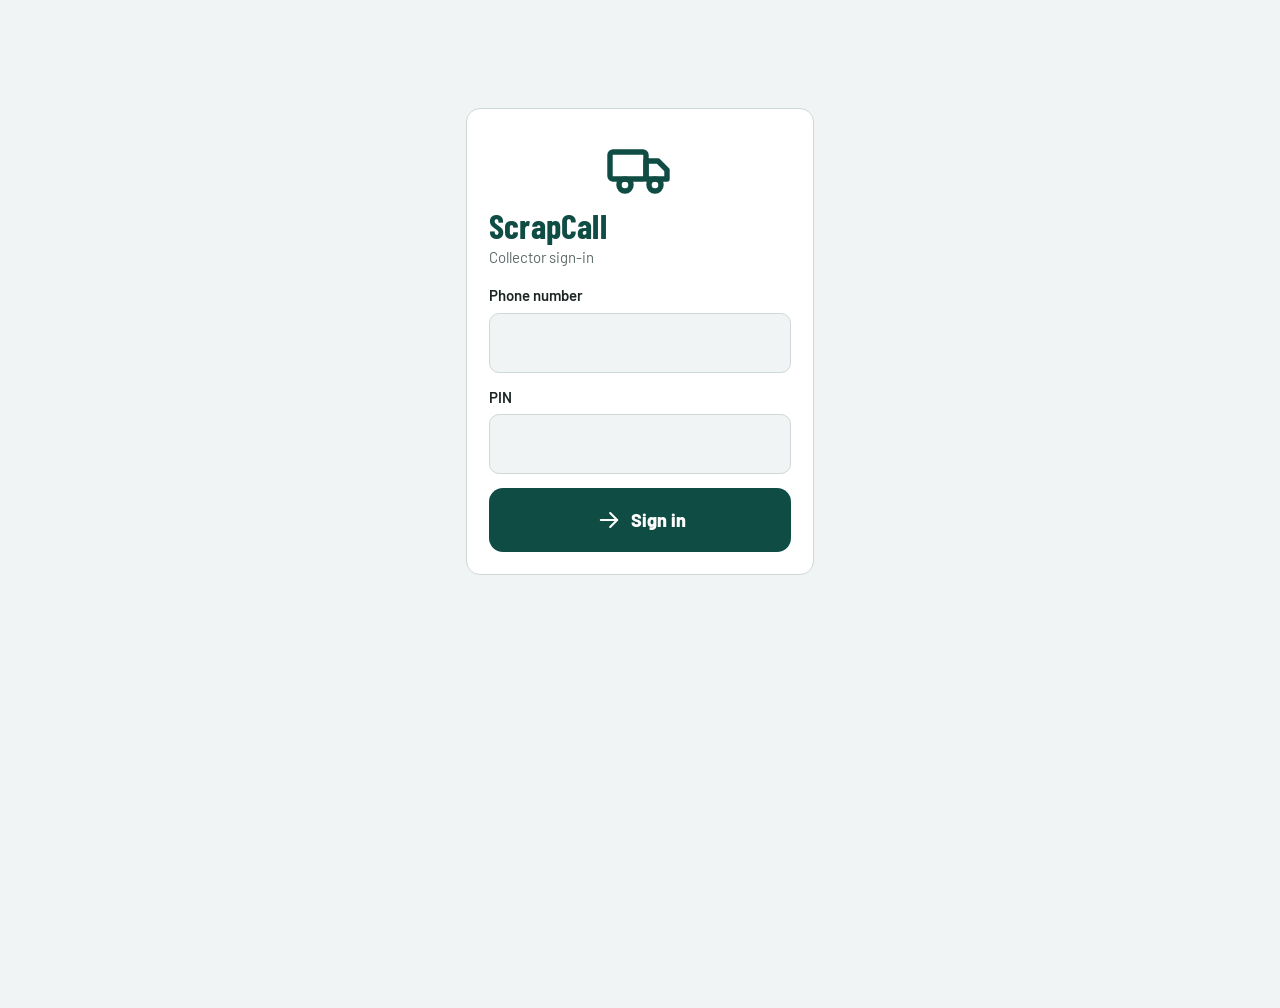
==== collector.html @ 5721cec3 "Pop-ups fit phone screens; map in job pop-up no longer blocks scrolling" ====
<!DOCTYPE html>
<html lang="en">
<head>
<meta charset="utf-8">
<title>ScrapCall Collector</title>
<meta name="viewport" content="width=device-width, initial-scale=1, viewport-fit=cover">
<meta name="theme-color" content="#0f4c43">
<meta name="robots" content="noindex">
<link rel="manifest" href="collector.webmanifest">
<link rel="icon" href="icon-192.png">
<link rel="apple-touch-icon" href="apple-touch-icon.png">
<meta name="mobile-web-app-capable" content="yes">
<meta name="apple-mobile-web-app-capable" content="yes">
<meta name="apple-mobile-web-app-title" content="Collector">
<link rel="preconnect" href="https://fonts.googleapis.com">
<link rel="preconnect" href="https://fonts.gstatic.com" crossorigin>
<link href="https://fonts.googleapis.com/css2?family=Barlow+Condensed:wght@600;700&family=Barlow:wght@400;500;600&display=swap" rel="stylesheet">
<link rel="stylesheet" href="common.css">
<link rel="stylesheet" href="leaflet.css">
<link rel="stylesheet" href="map.css">
<style>
body{background:var(--surface2)}
.shell{max-width:520px;margin:0 auto;min-height:100vh;background:var(--surface2);display:flex;flex-direction:column}
.seg{display:flex;background:var(--surface);border-bottom:1px solid var(--line)}
.seg button{flex:1;background:none;border:none;border-bottom:3px solid transparent;padding:14px 8px;font-weight:700;cursor:pointer;color:var(--muted);min-height:52px}
.seg button[aria-selected="true"]{color:var(--brand);border-color:var(--brand)}
@media (prefers-color-scheme: dark){.seg button[aria-selected="true"]{color:var(--hi);border-color:var(--hi)}}
.content{padding:16px;flex:1}
.job{display:block;width:100%;text-align:left;background:var(--surface);border:1px solid var(--line);border-radius:14px;padding:14px;margin-bottom:12px;cursor:pointer}
.job:hover{border-color:var(--brand)}
.j-top{display:flex;justify-content:space-between;align-items:center;gap:8px;margin-bottom:4px}
.j-name{font-weight:600;font-size:17px}
.j-sub{color:var(--muted);font-size:14px}
.j-tags{display:flex;gap:6px;flex-wrap:wrap;margin-top:8px}
.stats{display:grid;grid-template-columns:repeat(3,1fr);gap:10px;margin-bottom:14px}
.stat{background:var(--surface);border:1px solid var(--line);border-radius:14px;padding:12px}
.stat .n{font-family:var(--head);font-size:30px;font-weight:700;line-height:1}
.stat .l{color:var(--muted);font-size:13px;margin-top:4px}
.cashcard{background:var(--brand);color:var(--brand-ink);border-radius:14px;padding:16px;margin-bottom:14px}
.cashcard .n{font-family:var(--head);font-size:36px;font-weight:700;line-height:1}
.cashcard .l{opacity:.85;font-size:14px;margin-top:4px}
.actions{display:flex;flex-direction:column;gap:10px;margin:12px 0}
.btnrow{display:flex;gap:10px;flex-wrap:wrap}
.btnrow>*{flex:1;min-width:130px}
.sec{margin:14px 0 6px;font-weight:700;font-size:15px}
.photos a{display:inline-block;margin:0 10px 6px 0}
.wrow{display:grid;grid-template-columns:1fr 96px 74px;gap:8px;align-items:center;padding:8px 0;border-bottom:1px solid var(--line)}
.wrow.mine .wn{font-weight:700}
.wn small{display:block;color:var(--muted);font-size:12px;font-weight:400}
.wrow input{min-height:44px;text-align:right}
.wamt{text-align:right;font-weight:600}
.total{display:flex;justify-content:space-between;font-family:var(--head);font-size:26px;font-weight:700;padding:12px 0 4px}
.radio{display:flex;gap:10px}
.radio label{flex:1;margin:0;border:1.5px solid var(--line);background:var(--surface2);border-radius:10px;padding:12px;text-align:center;cursor:pointer;font-weight:600}
.radio input{position:absolute;opacity:0}
.radio input:checked + span{color:var(--brand)}
.radio label:has(input:checked){border-color:var(--brand);background:color-mix(in srgb,var(--brand) 14%,var(--surface))}
.radio label:has(input:focus-visible){outline:3px solid var(--hi);outline-offset:2px}
.duty{display:flex;align-items:center;gap:12px;padding:10px 16px;background:var(--surface);border-bottom:1px solid var(--line);flex-wrap:wrap}
.switch{display:inline-flex;align-items:center;gap:8px;cursor:pointer;font-weight:700;position:relative;min-height:44px}
.switch input{position:absolute;opacity:0;width:1px;height:1px}
.track{width:48px;height:28px;border-radius:14px;background:var(--line);position:relative;display:inline-block;flex:none}
.track::after{content:"";position:absolute;top:3px;left:3px;width:22px;height:22px;border-radius:50%;background:#fff;box-shadow:0 1px 3px rgba(0,0,0,.4);transition:left .15s}
.switch input:checked + .track{background:var(--ok)}
.switch input:checked + .track::after{left:23px}
.switch input:focus-visible + .track{outline:3px solid var(--hi);outline-offset:2px}
#dutyNote{font-size:14px;flex:1;min-width:200px}
@media (prefers-reduced-motion:reduce){.track::after{transition:none}}
.routecard{display:flex;gap:12px;align-items:center;justify-content:space-between;flex-wrap:wrap;background:var(--surface);border:1px solid var(--brand);border-radius:14px;padding:14px;margin-bottom:12px}
.routecard>div{flex:1;min-width:200px}
.routecard .primary{min-height:46px;flex:none}
.issuebar{display:flex;gap:12px;align-items:center;justify-content:space-between;flex-wrap:wrap;padding:10px 16px;background:color-mix(in srgb,var(--bad) 12%,var(--surface));border-bottom:2px solid var(--bad);font-size:15px}
.issuebar b{display:block}
.photos{display:flex;gap:8px;flex-wrap:wrap}
.thumb{width:72px;height:72px;border-radius:10px;object-fit:cover;border:1px solid var(--line)}
.thumbwrap{position:relative}
.thumbwrap button{position:absolute;top:-6px;right:-6px;width:26px;height:26px;border-radius:50%;border:none;background:var(--ink);color:var(--surface);cursor:pointer;font-size:15px;line-height:1}
.add-photo{width:84px;height:72px;border:1.5px dashed var(--muted);border-radius:10px;background:transparent;cursor:pointer;color:var(--muted);font-size:13px;font-weight:700}
.rcrow{display:grid;grid-template-columns:1fr auto 84px 66px;gap:8px;align-items:center;padding:9px 0;border-bottom:1px solid var(--line)}
.rcrow:last-child{border-bottom:none}
.rcname small{display:block;color:var(--muted);font-size:12px;font-weight:400}
.rcprice{font-family:var(--head);font-size:22px;font-weight:700;white-space:nowrap}
.rcprice small{font-family:var(--body);font-size:11px;font-weight:400;color:var(--muted)}
.rcrow input{min-height:42px;text-align:right}
.rcamt{text-align:right;font-weight:600}
.stepno{font-size:12.5px;color:var(--muted);font-weight:700;letter-spacing:.4px;text-transform:uppercase;margin:0 0 4px}
.bigchoice{display:flex;flex-direction:column;gap:10px;margin:14px 0}
.bigchoice button{min-height:64px;font-size:18px}
/* ---- picture-first look: big touch targets, one picture per thing ---- */
.ico{display:block;flex:none}
body{font-size:17px}
#lphone,#lpin{font-size:24px;min-height:60px;letter-spacing:1px}
.loginic{display:flex;justify-content:center;color:var(--brand);margin-bottom:6px}
.loginic .ico{width:72px;height:72px}
.seg button{display:flex;flex-direction:column;align-items:center;gap:2px;font-size:13px;padding:8px 4px 10px;min-height:70px}
.seg .ico{width:32px;height:32px}
.dutybtn{flex:1;display:flex;align-items:center;gap:10px;min-width:0;cursor:pointer;position:relative;background:var(--surface2);border:2px solid var(--line);border-radius:16px;padding:8px 12px;min-height:66px}
.dutybtn input{position:absolute;opacity:0;width:1px;height:1px}
.dutyic{width:46px;height:46px;border-radius:50%;background:var(--line);display:flex;align-items:center;justify-content:center;color:var(--muted);flex:none}
.dutyic .ico{width:28px;height:28px}
.dutybtn input:checked ~ .dutyic{background:var(--ok);color:#fff}
.dutybtn:has(input:checked){border-color:var(--ok);background:color-mix(in srgb,var(--ok) 12%,var(--surface))}
.dutybtn:has(input:focus-visible){outline:3px solid var(--hi);outline-offset:2px}
.dutytx{display:flex;flex-direction:column;min-width:0}
.dutytx b{font-size:18px}
.dutytx small{font-size:12.5px;color:var(--muted)}
.problembtn{display:flex;flex-direction:column;align-items:center;justify-content:center;gap:2px;min-width:86px;min-height:66px;border-radius:16px;border:2px solid var(--bad);background:transparent;color:var(--bad);font-weight:800;cursor:pointer;font-size:13px}
.problembtn .ico{width:30px;height:30px}
.jobrow{display:flex;gap:12px;align-items:flex-start}
.jobmain{flex:1;min-width:0}
.sbadge{width:54px;height:54px;border-radius:50%;display:flex;align-items:center;justify-content:center;flex:none;color:#fff}
.sbadge .ico{width:30px;height:30px;stroke-width:2.2}
.s-todo,.s-wait{background:#b97800}.s-way{background:#1d6fd6}.s-done{background:#17795c}.s-bad{background:#b3261e}
.j-line{display:flex;gap:6px;align-items:flex-start;font-size:15px;margin-top:3px}
.j-line .ico{color:var(--muted);margin-top:2px}
.iconrow{display:flex;gap:6px;flex-wrap:wrap;margin-top:8px}
.iconrow.big .itemico{width:54px;height:54px}
.itemico{width:40px;height:40px;border-radius:12px;background:var(--surface2);border:1px solid var(--line);display:flex;align-items:center;justify-content:center;color:var(--brand);flex:none;font-weight:800;font-size:14px}
.itemico .ico{width:26px;height:26px}
.iconrow.big .itemico .ico{width:34px;height:34px}
.itemico.bad{color:var(--bad);border-color:var(--bad)}
@media (prefers-color-scheme: dark){.itemico{color:var(--hi)}}
.tiles{display:grid;grid-template-columns:repeat(auto-fit,minmax(104px,1fr));gap:10px;margin:10px 0}
.tile{display:flex;flex-direction:column;align-items:center;justify-content:center;gap:6px;min-height:94px;padding:10px 6px;border-radius:14px;border:2px solid var(--line);background:var(--surface);color:var(--ink);font-weight:700;font-size:14.5px;text-align:center;cursor:pointer;text-decoration:none;font-family:inherit}
.tile .ico{width:40px;height:40px;color:var(--brand)}
@media (prefers-color-scheme: dark){.tile .ico{color:var(--hi)}}
.tile.call .ico{color:var(--ok)}
.tile[aria-pressed="true"]{border-color:var(--brand);background:color-mix(in srgb,var(--brand) 16%,var(--surface));box-shadow:inset 0 0 0 2px var(--brand)}
.yesno{display:grid;grid-template-columns:1fr 1fr;gap:12px;margin:16px 0}
.yesno button{min-height:112px;border-radius:18px;border:none;color:#fff;font-size:24px;font-weight:800;display:flex;flex-direction:column;align-items:center;justify-content:center;gap:4px;cursor:pointer;font-family:inherit}
.yesno button small{font-size:13px;font-weight:600;opacity:.92}
.yesno .ico{width:48px;height:48px;stroke-width:2.4}
.btn-yes{background:#17795c}.btn-no{background:#b3261e}
.fb{display:flex;gap:8px;align-items:center;justify-content:center;min-height:64px;border-radius:14px;font-weight:800;font-size:18px;border:2px solid transparent;cursor:pointer;font-family:inherit;padding:0 14px}
.fb .ico{width:28px;height:28px}
.fb.back{background:var(--surface);border-color:var(--line);color:var(--ink)}
.fb.go{background:var(--brand);color:var(--brand-ink)}
.fb.yes{background:#17795c;color:#fff}.fb.no{background:#b3261e;color:#fff}.fb.way{background:#1d6fd6;color:#fff}
.fb[disabled]{opacity:.4;cursor:not-allowed}
.stepbar{display:flex;align-items:center;margin:2px 0 10px}
.sb{width:46px;height:46px;border-radius:50%;display:flex;align-items:center;justify-content:center;background:var(--surface2);border:2px solid var(--line);color:var(--muted);flex:none}
.sb.on{background:var(--brand);border-color:var(--brand);color:var(--brand-ink)}
.sb.done{background:var(--ok);border-color:var(--ok);color:#fff}
.sbline{flex:1;height:4px;background:var(--line);border-radius:2px}
.sbline.done{background:var(--ok)}
.cf-row{display:flex;gap:12px;align-items:center;padding:10px 0;border-bottom:1px solid var(--line)}
.cf-row .itemico{width:46px;height:46px}
.cf-main{flex:1;min-width:0}
.cf-main b{display:block}
.cf-main .ico{display:inline-block;vertical-align:-2px;color:var(--muted)}
.cf-amt{font-family:var(--head);font-size:26px;font-weight:700}
.cf-line{text-align:center;color:var(--muted);margin:2px 0 6px}
.bignum{font-family:var(--head);font-size:60px;font-weight:700;line-height:1;text-align:center;margin:10px 0 2px}
.cf-warn{display:flex;gap:10px;align-items:center;background:color-mix(in srgb,var(--bad) 14%,var(--surface));border:2px solid var(--bad);border-radius:12px;padding:10px;font-weight:700;margin:10px 0}
.cf-warn .ico{color:var(--bad);width:30px;height:30px}
.nophoto{display:flex;gap:10px;align-items:center;margin-top:14px;padding:10px;border:2px dashed var(--line);border-radius:12px;font-weight:700;cursor:pointer}
.nophoto input{width:24px;height:24px;accent-color:var(--brand);flex:none}
.photobtn{display:flex;flex-direction:column;align-items:center;justify-content:center;gap:4px;border-radius:14px;border:2px solid var(--brand);background:color-mix(in srgb,var(--brand) 10%,var(--surface));color:var(--brand);font-weight:800;font-size:14px;cursor:pointer;font-family:inherit}
.photobtn.big{width:136px;height:108px}.photobtn.big .ico{width:46px;height:46px}
.photobtn.small{width:96px;height:108px;border-color:var(--line);background:var(--surface);color:var(--muted)}.photobtn.small .ico{width:32px;height:32px}
@media (prefers-color-scheme: dark){.photobtn{color:var(--hi);border-color:var(--hi)}}
.thumb{width:84px;height:84px}
.wrow{display:grid;grid-template-columns:48px 1fr auto;grid-template-areas:"ico name name" "ctl ctl amt";gap:8px 10px;align-items:center;padding:12px 0;border-bottom:1px solid var(--line)}
.wrow .itemico{grid-area:ico}
.wrow .wn{grid-area:name;min-width:0}
.wrow .wctl{grid-area:ctl}
.wrow .wamt{grid-area:amt;font-size:20px;min-width:72px}
.wrow .itemico{width:48px;height:48px}
.wn small{display:flex;gap:4px;align-items:center}
.wn small .ico{width:14px;height:14px}
.wctl{display:flex;gap:6px;align-items:center}
.wrow input{width:116px;min-height:56px;font-size:24px;font-weight:800;text-align:center}
.stepper{width:46px;height:54px;border-radius:12px;border:2px solid var(--line);background:var(--surface);color:var(--ink);display:flex;align-items:center;justify-content:center;cursor:pointer;flex:none}
.stepper .ico{width:24px;height:24px;stroke-width:2.4}
.secic{display:flex;gap:8px;align-items:center;font-size:17px}
.paytile{flex:1;margin:0;border:2px solid var(--line);background:var(--surface);border-radius:14px;padding:10px;text-align:center;cursor:pointer;min-height:100px;display:flex;align-items:center;justify-content:center}
.paytile span{display:flex;flex-direction:column;align-items:center;gap:6px}
.paytile .ico{width:44px;height:44px;color:var(--brand)}
.radio label.paytile:has(input:checked){border-color:var(--ok);background:color-mix(in srgb,var(--ok) 14%,var(--surface));box-shadow:inset 0 0 0 2px var(--ok)}
.rcrow{grid-template-columns:48px 1fr auto;row-gap:6px}
.rcrow .itemico{width:48px;height:48px}
.rcinput{grid-column:2 / 4;display:flex;gap:8px;align-items:center;justify-content:flex-end}
.rcinput input{width:110px}
.rcprice small{display:inline-flex;gap:3px;align-items:center}
.rcprice small .ico{width:12px;height:12px}
.cashcard .ico{float:right;width:38px;height:38px;opacity:.9}
.stat .ico{width:28px;height:28px;color:var(--brand);margin-bottom:4px}
@media (prefers-color-scheme: dark){.stat .ico{color:var(--hi)}}
.issuein{display:flex;gap:10px;align-items:flex-start}
.issuein .ico{color:var(--bad);width:32px;height:32px}
.center{text-align:center}
</style>
</head>
<body>

<div class="login" id="login" hidden>
  <div class="card">
    <div class="loginic" data-ic="truck" data-sz="72"></div>
    <div class="logo">ScrapCall</div>
    <p class="lede">Collector sign-in</p>
    <div class="field">
      <label for="lphone">Phone number</label>
      <input type="tel" id="lphone" inputmode="tel" autocomplete="tel">
    </div>
    <div class="field">
      <label for="lpin">PIN</label>
      <input type="password" id="lpin" inputmode="numeric" autocomplete="current-password" maxlength="6">
      <div class="err" id="loginErr" role="alert"></div>
    </div>
    <button class="fb go block" id="loginBtn" type="button" style="width:100%"><span data-ic="next" data-sz="28"></span><span>Sign in</span></button>
  </div>
</div>

<div class="shell" id="app" hidden>
  <header class="top">
    <div class="logo">ScrapCall<small id="hello">Collector</small></div>
    <div class="top-actions">
      <button class="chip-btn" id="installBtn" type="button" hidden>Install app</button>
      <button class="chip-btn" id="signOut" type="button">Sign out</button>
    </div>
  </header>
  <div class="conn" id="conn" role="status" aria-live="polite"><span class="dot"></span><span id="connText">Online</span><span id="qInfo" class="pill warn" style="margin-left:auto" hidden></span></div>
  <div class="duty" id="duty">
    <!-- location sharing is switched off for now: remove "hidden" from the next line to bring back the On duty switch -->
    <label class="dutybtn" hidden><input type="checkbox" id="dutySw"><span class="dutyic" data-ic="power" data-sz="28"></span><span class="dutytx"><b>On duty</b><small id="dutyNote">Off duty. Your location isn’t shared.</small></span></label>
    <button class="problembtn" id="issueBtn" type="button"><span data-ic="warning" data-sz="30"></span><span>Problem</span></button>
  </div>
  <div class="issuebar" id="issueBar" role="status" hidden></div>
  <div class="seg" role="tablist">
    <button role="tab" id="tabJobs" aria-selected="true"><span data-ic="list" data-sz="32"></span><span>Jobs</span></button>
    <button role="tab" id="tabToday" aria-selected="false"><span data-ic="today" data-sz="32"></span><span>Today</span></button>
    <button role="tab" id="tabMap" aria-selected="false"><span data-ic="map" data-sz="32"></span><span>Map</span></button>
    <button role="tab" id="tabRates" aria-selected="false"><span data-ic="tag" data-sz="32"></span><span>Rates</span></button>
  </div>
  <div class="content">
    <section id="v-jobs" aria-label="My jobs"></section>
    <section id="v-today" aria-label="Today" hidden></section>
    <section id="v-rates" aria-label="Rate card" hidden></section>
    <section id="v-map" aria-label="Map" hidden>
      <div class="btnrow" style="margin-bottom:8px"><button class="fb back" id="meBtn" type="button"><span data-ic="pin" data-sz="28"></span><span>Show my location</span></button></div>
      <div id="jobMap" class="map-box tall"></div>
      <p class="map-note" id="mapNote"></p>
    </section>
  </div>
</div>

<dialog id="dlg" aria-modal="true"></dialog>
<div class="toast" id="toast" hidden></div>

<script src="leaflet.js"></script>
<script src="map.js"></script>
<script src="route.js"></script>
<script src="config.js"></script>
<script src="icons.js"></script>
<script src="common.js"></script>
<script>
(function(){
  var $=SC.$, $$=SC.$$, esc=SC.esc;
  var TK="scrapcall_collector_token", QK="scrapcall_collector_queue", DK="scrapcall_collector_data";
  var token=SC.load(TK,null);
  var S=SC.load(DK,{jobs:[],cash:{balance:0},rates:[],name:"",today:""});
  var queue=SC.load(QK,[]), tab="jobs", syncing=false, timer=null;

  /* ---------- pictures ---------- */
  function ic(n,sz){ return window.SCIcons?SCIcons.svg(n,sz||24):""; }
  function rateOf(name){ return (S.rates||[]).filter(function(x){return x.name===name;})[0]; }
  function itemIcon(name,sz){ var r=rateOf(name); return window.SCIcons?SCIcons.item(name,r&&r.icon,sz||28):""; }
  function itemIcons(types){
    var names=String(types||"").split(",").map(function(x){return x.trim();}).filter(Boolean);
    return names.slice(0,6).map(function(n){ return '<span class="itemico" title="'+esc(n)+'">'+itemIcon(n,26)+'</span>'; }).join("")+
      (names.length>6?'<span class="itemico">+'+(names.length-6)+'</span>':"");
  }
  function hydrate(root){ $$("[data-ic]",root).forEach(function(el){ el.innerHTML=ic(el.dataset.ic,+el.dataset.sz||24); }); }
  function buzz(ok){ try{ if(navigator.vibrate) navigator.vibrate(ok?35:[60,40,60]); }catch(e){} }
  // a row of big picture buttons for choosing one reason; a hidden <select> keeps the chosen value
  function tileHtml(list,id){
    return '<div class="tiles" id="'+id+'" role="group">'+list.map(function(r,i){
      return '<button type="button" class="tile" data-v="'+r[0]+'" aria-pressed="'+(i===0)+'">'+ic(r[2],40)+'<span>'+esc(r[1])+'</span></button>';
    }).join("")+'</div>';
  }
  function bindTiles(id,selId){
    var box=$("#"+id), sel=$("#"+selId);
    function paint(){ $$(".tile",box).forEach(function(t){ t.setAttribute("aria-pressed",t.dataset.v===sel.value?"true":"false"); }); }
    $$(".tile",box).forEach(function(t){ t.addEventListener("click",function(){ sel.value=t.dataset.v; paint(); buzz(true); }); });
    sel.addEventListener("change",paint); paint();
  }
  // "Is this right?" with a big green tick and a big red cross, shown before anything is saved or sent
  function check(title,heading,rowsHtml,yesFn,noFn){
    var body='<h3>'+heading+'</h3>'+rowsHtml+
      '<div class="yesno"><button type="button" class="btn-no" id="cfNo">'+ic("cross",48)+'<span>No</span></button>'+
      '<button type="button" class="btn-yes" id="cfYes">'+ic("check",48)+'<span>Yes</span></button></div>';
    SC.dialog(title,body,null);
    $("#cfYes").addEventListener("click",function(){ buzz(true); yesFn(); });
    $("#cfNo").addEventListener("click",function(){ buzz(false); noFn(); });
  }

  function mapOk(){ return !!(window.SCMap&&SCMap.ok()&&navigator.onLine!==false); }
  function validPin(j){ return !!(window.SCMap&&SCMap.valid(j.lat,j.lng)); }
  function dirHref(j){ return window.SCMap?SCMap.dirHref(j):SC.mapHref(j.addr); }
  function viewHref(j){ return window.SCMap?SCMap.viewHref(j):SC.mapHref(j.addr); }

  /* ---------- server calls ---------- */
  function call(action,data){
    data=data||{}; data.action=action; data.token=token;
    return SC.api(data).then(function(res){
      if(res&&res.auth){ signedOut("Please sign in again."); throw new Error("auth"); }
      return res;
    });
  }
  function showLogin(msg){ $("#login").hidden=false; $("#app").hidden=true; $("#loginErr").textContent=msg||""; }
  function signedOut(msg){ token=null; SC.drop(TK); clearInterval(timer); if(typeof stopDuty==="function") stopDuty(); showLogin(msg); }
  function start(){
    $("#login").hidden=true; $("#app").hidden=false;
    $("#hello").textContent="Hello, "+(S.name||"collector");
    render(); processQueue().then(refresh); resumeDuty();
    clearInterval(timer); timer=setInterval(function(){ if(!document.hidden) processQueue().then(refresh); },60000);
  }

  /* ---------- sign in / out ---------- */
  $("#loginBtn").addEventListener("click",doLogin);
  $("#lpin").addEventListener("keydown",function(e){ if(e.key==="Enter") doLogin(); });
  function doLogin(){
    var ph=$("#lphone").value, pin=$("#lpin").value; if(!ph||!pin) return;
    var b=$("#loginBtn"); b.disabled=true; $("#loginErr").textContent="";
    SC.api({action:"login",role:"collector",phone:ph,pin:pin}).then(function(res){
      b.disabled=false;
      if(res&&res.ok){
        token=res.token; SC.save(TK,token); $("#lpin").value="";
        if(S.name&&S.name!==res.name){ S={jobs:[],cash:{balance:0},rates:[],name:"",today:""}; queue=[]; SC.save(QK,queue); }
        S.name=res.name; SC.save(DK,S); start();
      } else $("#loginErr").textContent=(res&&res.error)||"Couldn’t sign in.";
    }).catch(function(e){ b.disabled=false; $("#loginErr").textContent=SC.API_URL?"Couldn’t reach the server. You need a connection to sign in the first time.":e.message; });
  }
  $("#signOut").addEventListener("click",function(){
    if(queue.length&&!confirm("You have "+queue.length+" saved update(s) that haven’t been sent. Sign out anyway? They will be lost.")) return;
    stopDuty(); queue=[]; SC.save(QK,queue); S={jobs:[],cash:{balance:0},rates:[],name:"",today:""}; SC.save(DK,S); signedOut("");
  });

  /* ---------- loading jobs ---------- */
  function refresh(){
    if(navigator.onLine===false||!token) return Promise.resolve();
    return call("c_jobs").then(function(res){
      if(!res.ok) return;
      S={jobs:res.jobs,cash:res.cash,rates:res.rates,name:res.name,today:res.today,unavailable:res.unavailable||null,ratesAt:Date.now()};
      applyQueue(); SC.save(DK,S); render();
    }).catch(function(){});
  }
  SC.watchConnection(function(on){ if(on&&token) processQueue().then(refresh); });

  /* ---------- offline queue: updates are saved here until they reach the office ---------- */
  function uid(){ return "a"+Date.now().toString(36)+Math.random().toString(36).slice(2,7); }
  function pendingCash(){
    return queue.reduce(function(s,a){ return s+(a.type==="complete"&&a.method==="Cash"?a.est.amt:0); },0);
  }
  function applyQueue(){
    queue.forEach(function(a){
      if(a.type==="issue"){ S.unavailable={reason:a.label,pending:true}; return; }
      var j=S.jobs.filter(function(x){return x.code===a.code;})[0]; if(!j) return;
      if(a.type==="photos"){ // counted once per queued action, even if applyQueue runs again
        j._ph=j._ph||{};
        if(!j._ph[a.id]){ j._ph[a.id]=1; j.donePhotoCount=(j.donePhotoCount||0)+a.photos.length; }
        j.photosPending=true; return;
      }
      if(a.type==="nocollect"){ j.status="Not collected"; j.pending=true; return; }
      if(a.type==="status"&&j.status==="Assigned") j.status="On the way";
      if(a.type==="complete"&&j.status!=="Completed"){ j.status="Completed"; j.kg=a.est.kg; j.pieces=a.est.pcs||0; j.paid=a.est.amt; j.method=a.method; j.pending=true; j.details=a.est.lines; j.donePhotoCount=(a.photos||[]).length; }
      else if(a.type==="complete") j.pending=true;
    });
  }
  function enqueue(a){
    queue.push(a);
    if(!SC.save(QK,queue)){
      // the phone's storage is full: keep the update, drop the photos
      if(a.photos&&a.photos.length){
        if(a.type==="photos"){ queue.pop(); SC.toast("There isn’t enough space on this phone to keep those photos until you have signal. Try again when you are online."); return false; }
        a.photos=[]; a.photosDropped=true;
      }
      if(!SC.save(QK,queue)){ queue.pop(); SC.toast("There isn’t enough space on this phone to save that."); return false; }
      if(a.photosDropped) SC.toast("The photos were too big to keep without signal, so the update was saved without them.");
    }
    applyQueue(); SC.save(DK,S); render(); processQueue().then(refresh);
    return a.photosDropped?"dropped":true;   // "dropped" = saved, but without its photos (the warning is already on screen)
  }
  function processQueue(){
    if(syncing||!queue.length||navigator.onLine===false||!token) return Promise.resolve();
    syncing=true;
    function next(){
      if(!queue.length){ syncing=false; return Promise.resolve(); }
      var a=queue[0];
      var req=a.type==="nocollect"?call("c_nocollect",{code:a.code,reason:a.reason,note:a.note,photos:a.photos||[]}):a.type==="issue"?call("c_issue",{reason:a.reason,note:a.note}):a.type==="photos"?call("c_photos",{id:a.id,code:a.code,photos:a.photos}):a.type==="status"?call("c_status",{code:a.code,status:a.status}):call("c_complete",{code:a.code,items:a.items,method:a.method,note:a.note,photos:a.photos||[]});
      return req.then(function(res){
        if(!(res&&res.ok)) SC.toast((a.code||"Problem report")+": "+((res&&res.error)||"couldn’t be saved"));
        queue.shift(); SC.save(QK,queue); return next();
      }).catch(function(){ syncing=false; render(); });   // no connection or signed out: keep the queue
    }
    return next().then(function(){ syncing=false; render(); });
  }

  /* ---------- tabs ---------- */
  function setTab(t){
    tab=t;
    $("#tabJobs").setAttribute("aria-selected",t==="jobs"?"true":"false");
    $("#tabToday").setAttribute("aria-selected",t==="today"?"true":"false");
    $("#tabMap").setAttribute("aria-selected",t==="map"?"true":"false");
    $("#tabRates").setAttribute("aria-selected",t==="rates"?"true":"false");
    $("#v-jobs").hidden=(t!=="jobs"); $("#v-today").hidden=(t!=="today"); $("#v-map").hidden=(t!=="map"); $("#v-rates").hidden=(t!=="rates");
    if(t==="map") renderMap(true);
    if(t==="rates") ensureRates(true);
  }
  $("#tabJobs").addEventListener("click",function(){ setTab("jobs"); });
  $("#tabToday").addEventListener("click",function(){ setTab("today"); });
  $("#tabMap").addEventListener("click",function(){ setTab("map"); });
  $("#tabRates").addEventListener("click",function(){ setTab("rates"); });

  /* ---------- screens ---------- */
  function openJobs(){
    return S.jobs.filter(function(j){ return j.status==="Assigned"||j.status==="On the way"; }).sort(function(a,b){
      return (a.confirmedInput||a.day||"z").localeCompare(b.confirmedInput||b.day||"z");
    });
  }
  /* ---------- route plan: the best order for your stops ---------- */
  var plan=null, planAt=0, manualPos=null;
  function startPoint(){
    var p=(typeof lastPos!=="undefined"&&lastPos)||manualPos;
    return p?[Math.round(p.lat*1000)/1000,Math.round(p.lng*1000)/1000]:null;   // ~100 m, so the same road table is reused
  }
  function jobsKey(jobs){ return jobs.map(function(j){ return j.code+"|"+j.status+"|"+(j.confirmedInput||"")+"|"+j.lat+","+j.lng; }).join(";"); }
  function refreshPlan(force){
    if(!window.SCRoute||!window.SCMap) return;
    var jobs=openJobs().filter(validPin), key=jobsKey(jobs);
    if(!force&&plan&&plan.jobsKey===key&&Date.now()-planAt<120000) return;
    planAt=Date.now();
    var st=startPoint();
    var stops=jobs.map(function(j){ return {id:j.code,lat:j.lat,lng:j.lng,time:j.confirmedInput||""}; });
    function done(fn){
      var p=SCRoute.plan(st,stops,fn); p.jobsKey=key; p.live=!!(fn&&fn.live); p.start=st; plan=p; planAt=Date.now(); render();
    }
    if(!stops.length){ plan={order:[],legs:[],km:0,min:0,jobsKey:key,live:false,start:st}; render(); return; }
    var pts=(st?[st]:[]).concat(stops.map(function(x){ return [x.lat,x.lng]; }));
    if(navigator.onLine===false||pts.length<2) done(SCRoute.estimate);
    else SCRoute.matrix(pts).then(done);
  }
  function orderedJobs(){
    var jobs=openJobs();
    if(!plan||plan.jobsKey!==jobsKey(jobs.filter(validPin))) return jobs;
    var by={}; jobs.forEach(function(j){ by[j.code]=j; });
    var out=plan.order.map(function(x){ return by[x.id]; }).filter(Boolean);
    jobs.forEach(function(j){ if(out.indexOf(j)<0) out.push(j); });
    return out;
  }
  function legLine(j,n){
    if(!n||!plan||!window.SCRoute) return "";
    var l=plan.legs.filter(function(x){ return x.id===j.code; })[0];
    if(!l||l.first) return "";
    return '<div class="j-sub"><b>'+esc(SCRoute.fmt(l.km,l.min,l.road))+'</b> '+(n===1&&plan.start?"from where you are":"from the previous stop")+'</div>';
  }
  function routeCard(){
    if(!plan||!plan.order.length||!window.SCRoute) return "";
    var stops=plan.order.map(function(x){ return {lat:x.lat,lng:x.lng}; });
    return '<div class="routecard"><div><b>Your route: '+plan.order.length+' stop'+(plan.order.length===1?"":"s")+' · '+esc(SCRoute.fmt(plan.km,plan.min,plan.live))+'</b>'+
      '<div class="hint">Stops are in the order that saves driving. Pickups with an agreed time stay in time order. '+(plan.live?"Road distances, no live traffic.":"Estimated until you are online.")+'</div></div>'+
      '<a class="primary" href="'+esc(SCRoute.navLink(stops))+'" target="_blank" rel="noopener">Navigate all stops</a></div>';
  }
  function jobCard(j,n){
    var when=j.confirmed?("At "+j.confirmed):("Wants "+SC.day(j.day)+", "+(j.slot||"").toLowerCase());
    var cls=j.pending?"wait":j.status==="On the way"?"way":j.status==="Completed"?"done":j.status==="Not collected"?"bad":"todo";
    var icon=cls==="wait"?"upload":cls==="way"?"truck":cls==="done"?"check":cls==="bad"?"cross":"list";
    var tag=j.pending?'<span class="pill warn">Waiting to send</span>':(j.status==="On the way"?'<span class="pill live">On the way</span>':j.status==="Completed"?'<span class="pill ok">Completed</span>':j.status==="Not collected"?'<span class="pill bad">Not collected</span>':'<span class="pill warn">To do</span>');
    return '<button class="job" data-code="'+esc(j.code)+'"><div class="jobrow"><span class="sbadge s-'+cls+'">'+ic(icon,30)+'</span><div class="jobmain">'+
      '<div class="j-top"><span class="code">'+(n?n+". ":"")+esc(j.code)+'</span>'+(n===1?'<span class="pill live">Next stop</span> ':"")+tag+'</div>'+
      '<div class="j-name">'+esc(j.name)+'</div>'+
      '<div class="j-line">'+ic("pin",18)+'<span>'+esc(j.addr.slice(0,90))+'</span></div>'+
      '<div class="j-line">'+ic("clock",18)+'<span>'+esc(when)+'</span></div>'+
      '<div class="iconrow">'+itemIcons(j.types)+'</div>'+
      '<div class="j-sub">'+esc(j.types)+' — '+esc(j.qty)+'</div>'+legLine(j,n)+
      (j.status==="Completed"?'<div class="j-sub"><b>'+SC.qty(j.kg,j.pieces)+'</b> · '+SC.money(j.paid)+' ('+esc(j.method)+')</div>':
       (j.phoneOk?"":'<div class="j-tags"><span class="pill warn">Office hasn’t confirmed this phone yet</span></div>'))+'</div></div></button>';
  }
  function render(){
    var q=$("#qInfo"); q.hidden=!queue.length; q.textContent=queue.length+" waiting to send";
    var jobs=orderedJobs();
    $("#v-jobs").innerHTML=jobs.length?routeCard()+jobs.map(function(j,i){ return jobCard(j,validPin(j)&&plan&&plan.order.length?i+1:0); }).join(""):'<div class="empty"><b>No jobs right now</b>When the office gives you a pickup, it shows up here.</div>';
    var done=S.jobs.filter(function(j){return j.status==="Completed";});
    var missed=S.jobs.filter(function(j){return j.status==="Not collected";});
    var kg=done.reduce(function(s,j){return s+j.kg;},0), paid=done.reduce(function(s,j){return s+j.paid;},0), pcs=done.reduce(function(s,j){return s+(j.pieces||0);},0);
    var bal=SC.num((S.cash.balance||0)-pendingCash());
    $("#v-today").innerHTML=
      '<div class="cashcard">'+ic("cash",38)+'<div class="n">'+SC.money(bal)+'</div><div class="l">Cash you should be holding (cash from the office, minus cash paid to customers)</div></div>'+
      '<div class="stats"><div class="stat">'+ic("check",28)+'<div class="n">'+done.length+'</div><div class="l">pickups done</div></div><div class="stat">'+ic("scale",28)+'<div class="n">'+SC.num(kg)+'</div><div class="l">kg weighed'+(pcs?" · "+pcs+" pcs":"")+'</div></div><div class="stat">'+ic("cash",28)+'<div class="n">'+SC.money(paid)+'</div><div class="l">paid out</div></div></div>'+
      (done.length?'<h2>Done today</h2>'+done.map(function(j){ return jobCard(j); }).join(""):'<div class="empty"><b>Nothing completed yet today</b>Finished pickups appear here.</div>')+
      (missed.length?'<h2>Could not collect</h2>'+missed.map(function(j){ return jobCard(j); }).join(""):"");
    $$("#app .job").forEach(function(b){ b.addEventListener("click",function(){ openJob(b.dataset.code); }); });
    if(tab==="map") renderMap(false);
    renderIssue();
    ensureRates(false);
    refreshPlan(false);
  }

  /* ---------- camera: photos are shrunk on the phone so they save and send quickly ---------- */
  function shrink(file){
    return new Promise(function(res){
      var r=new FileReader();
      r.onload=function(){
        var img=new Image();
        img.onload=function(){
          var k=Math.min(1,960/Math.max(img.width,img.height)), c=document.createElement("canvas");
          c.width=Math.round(img.width*k); c.height=Math.round(img.height*k);
          c.getContext("2d").drawImage(img,0,0,c.width,c.height);
          res(c.toDataURL("image/jpeg",.65));
        };
        img.onerror=function(){ res(null); };
        img.src=r.result;
      };
      r.onerror=function(){ res(null); };
      r.readAsDataURL(file);
    });
  }
  // Fills `box` with the photos in `arr` and "Take photo" / "From gallery" buttons (up to `max` photos)
  function mountPhotos(box,arr,max,onChange){
    function draw(){
      box.innerHTML=arr.map(function(p,i){ return '<div class="thumbwrap"><img class="thumb" alt="Photo '+(i+1)+'" src="'+p+'"><button type="button" aria-label="Remove photo '+(i+1)+'" data-rm="'+i+'">×</button></div>'; }).join("")+
        (arr.length<max?'<button type="button" class="photobtn big" data-cam>'+ic("camera",46)+'<span>Take photo</span></button><button type="button" class="photobtn small" data-gal>'+ic("gallery",32)+'<span>Gallery</span></button>':"")+
        '<input type="file" accept="image/*" capture="environment" hidden data-fc><input type="file" accept="image/*" multiple hidden data-fg>';
      $$("[data-rm]",box).forEach(function(b){ b.addEventListener("click",function(){ arr.splice(+b.dataset.rm,1); draw(); onChange(); }); });
      var fc=$("[data-fc]",box), fg=$("[data-fg]",box), cam=$("[data-cam]",box), gal=$("[data-gal]",box);
      if(cam) cam.addEventListener("click",function(){ fc.click(); });
      if(gal) gal.addEventListener("click",function(){ fg.click(); });
      [fc,fg].forEach(function(inp){ inp.addEventListener("change",function(){
        var files=Array.prototype.slice.call(inp.files||[]).slice(0,max-arr.length);
        Promise.all(files.map(shrink)).then(function(list){ list.forEach(function(d){ if(d&&arr.length<max) arr.push(d); }); draw(); onChange(); });
      }); });
    }
    draw();
  }

  /* ---------- rate card: always available, saved on the phone ---------- */
  var rcKey="";
  function ensureRates(force){
    var k=JSON.stringify(S.rates||[]);
    if(!force&&k===rcKey) return;
    if(k===rcKey&&$("#v-rates").innerHTML) return;
    rcKey=k; drawRates();
  }
  function drawRates(){
    var box=$("#v-rates");
    if(!S.rates||!S.rates.length){ box.innerHTML='<div class="empty"><b>No rate card saved yet</b>Connect to the internet once. The prices are then saved on this phone.</div>'; return; }
    var when=S.ratesAt?new Date(S.ratesAt).toLocaleString(undefined,{day:"numeric",month:"short",hour:"2-digit",minute:"2-digit"}):"";
    box.innerHTML='<h2>Rate card</h2><p class="hint" id="rcNote"></p><p class="hint">Weighed items are priced per kg. Counted items (marked per piece) are priced by how many there are, with no weighing.</p><div class="card">'+S.rates.map(function(r,i){
      return '<div class="rcrow"><span class="itemico">'+itemIcon(r.name,30)+'</span><div class="rcname"><b>'+esc(r.name)+'</b><small>'+esc(r.note||"")+'</small></div><div class="rcprice">'+SC.money(r.rate)+'<small>'+ic(r.unit==="piece"?"count":"scale",12)+' per '+(r.unit==="piece"?"piece":"kg")+'</small></div><div class="rcinput">'+
        '<input type="number" inputmode="'+(r.unit==="piece"?"numeric":"decimal")+'" min="0" step="'+(r.unit==="piece"?"1":"0.01")+'" placeholder="'+(r.unit==="piece"?"qty":"kg")+'" aria-label="'+(r.unit==="piece"?"number of ":"kg of ")+esc(r.name)+'" data-rc="'+i+'"><div class="rcamt" data-rcamt="'+i+'">0.00</div></div></div>';
    }).join("")+'</div><div class="total"><span>Quote total</span><span><span id="rcKg">0</span> kg · <span id="rcPcs">0</span> pcs · <span id="rcAmt">0.00</span></span></div>'+
      '<div class="btnrow"><button class="secondary" id="rcClear" type="button">Clear</button></div>'+
      '<p class="hint">A quick calculator for quoting at the door. The price that counts is saved when you complete the pickup.</p>';
    $("#rcNote").textContent=navigator.onLine===false?"Saved on this phone"+(when?" on "+when:"")+". Prices may have changed since.":"Price per kg, set by the office"+(when?". Updated "+when:"")+".";
    function calcRc(){
      var kg=0,pcs=0,amt=0;
      $$("#v-rates input[data-rc]").forEach(function(i){
        var r=S.rates[+i.dataset.rc], piece=r.unit==="piece", k=piece?Math.floor(Number(i.value)||0):SC.num(i.value), a=SC.num(k*r.rate);
        $('[data-rcamt="'+i.dataset.rc+'"]').textContent=SC.money(a); amt=SC.num(amt+a);
        if(piece) pcs+=k; else kg=SC.num(kg+k);
      });
      $("#rcKg").textContent=kg; $("#rcPcs").textContent=pcs; $("#rcAmt").textContent=SC.money(amt);
    }
    $$("#v-rates input[data-rc]").forEach(function(i){ i.addEventListener("input",calcRc); });
    $("#rcClear").addEventListener("click",function(){ $$("#v-rates input[data-rc]").forEach(function(i){ i.value=""; }); calcRc(); });
  }

  /* ---------- tell the office about a problem (vehicle broke down, unwell, ...) ---------- */
  var ISSUES=[["vehicle","Vehicle broke down","breakdown"],["unwell","Not well or an emergency","unwell"],["area","Can’t reach the area","roadblock"],["other","Other problem","other"]];
  function renderIssue(){
    var b=$("#issueBar"), u=S.unavailable;
    b.hidden=!u;
    if(!u){ $("#issueBtn").hidden=false; return; }
    $("#issueBtn").hidden=true;
    b.innerHTML='<div class="issuein">'+ic("warning",32)+'<div><b>'+(u.pending?"Saved. It will be sent to the office when you’re online.":"The office knows.")+'</b>'+esc(u.reason)+
      (u.pending?"":'<div class="hint">They will contact you and move your pickups to other collectors if needed. You’ll be marked available again when the office clears this.</div>')+'</div></div>';
  }
  function openProblem(pre){
    var body='<p class="detail">The office is told straight away. Choose what happened.</p>'+tileHtml(ISSUES,"iTiles")+
      '<select id="iWhy" hidden>'+ISSUES.map(function(i){ return '<option value="'+i[0]+'">'+esc(i[1])+'</option>'; }).join("")+'</select>'+
      '<div class="field"><label for="iNote">Details <span class="hint">Optional. Where are you? How long?</span></label><textarea id="iNote"></textarea></div>';
    SC.dialog("Tell the office",body,'<button class="fb no" id="iSend" type="button">'+ic("upload",28)+'<span>Send to the office</span></button>');
    bindTiles("iTiles","iWhy");
    if(pre){ $("#iWhy").value=pre.why; $("#iWhy").dispatchEvent(new Event("change")); $("#iNote").value=pre.note; }
    $("#iSend").addEventListener("click",function(){
      var why=$("#iWhy").value, note=$("#iNote").value, row=ISSUES.filter(function(i){return i[0]===why;})[0];
      var label=row[1]+(note.trim()?": "+note.trim():"");
      check("Tell the office","Tell the office?",'<div class="cf-row"><span class="itemico bad">'+ic(row[2],32)+'</span><div class="cf-main"><b>'+esc(label)+'</b></div></div>',
        function(){
          enqueue({id:uid(),type:"issue",reason:why,note:note,label:label});
          SC.closeDialog();
          SC.toast(navigator.onLine===false?"Saved on this phone. It will be sent when you’re online.":"The office has been told.");
        },
        function(){ openProblem({why:why,note:note}); });
    });
  }
  $("#issueBtn").addEventListener("click",function(){ openProblem(); });

  /* ---------- on duty: share your location with the office ---------- */
  var DUTY_K="scrapcall_collector_duty", CONSENT_K="scrapcall_collector_consent", OFF_K="scrapcall_collector_pending_off";
  var watchId=null, lastPos=null, lastSent=null, sendTimer=null, wake=null, dutyOn=false;
  function dutyNote(t){ $("#dutyNote").textContent=t; }
  function kmBetween(a,b){
    var R=6371,rad=Math.PI/180,dLa=(b.lat-a.lat)*rad,dLn=(b.lng-a.lng)*rad;
    var h=Math.sin(dLa/2)*Math.sin(dLa/2)+Math.cos(a.lat*rad)*Math.cos(b.lat*rad)*Math.sin(dLn/2)*Math.sin(dLn/2);
    return 2*R*Math.asin(Math.min(1,Math.sqrt(h)));
  }
  function requestWake(){
    if(!dutyOn||!navigator.wakeLock||wake) return;
    navigator.wakeLock.request("screen").then(function(l){ wake=l; l.addEventListener("release",function(){ wake=null; }); }).catch(function(){});
  }
  document.addEventListener("visibilitychange",function(){ if(document.visibilityState==="visible"&&dutyOn) requestWake(); });
  function sendPos(force){
    if(!dutyOn||!lastPos||!token||navigator.onLine===false) return Promise.resolve();
    return call("c_ping",{lat:lastPos.lat,lng:lastPos.lng,acc:lastPos.acc,duty:true}).then(function(res){
      if(res&&res.ok){ lastSent={lat:lastPos.lat,lng:lastPos.lng,at:Date.now()}; dutyNote("On duty. The office can see where you are."); }
    }).catch(function(){});
  }
  function onPos(p){
    var acc=Math.round(p.coords.accuracy||0);
    if(acc>1500) { dutyNote("On duty, but your location is not accurate yet. Move to an open area."); return; }
    lastPos={lat:Math.round(p.coords.latitude*1e6)/1e6,lng:Math.round(p.coords.longitude*1e6)/1e6,acc:acc,at:Date.now()};
    if(cmap&&window.SCMap&&tab==="map"){
      if(mePin) mePin.setLatLng([lastPos.lat,lastPos.lng]); else { mePin=L.marker([lastPos.lat,lastPos.lng],{icon:SCMap.pinIcon("","p-me")}); mePin.addTo(cmap); }
    }
    if(plan&&!plan.start) refreshPlan(true);
    // send the first fix, then when you have moved 100 m (at most every 30 s); the timer sends every 2 minutes anyway
    if(!lastSent||(Date.now()-lastSent.at>30000&&kmBetween(lastSent,lastPos)>0.1)) sendPos();
  }
  function onPosErr(e){
    if(e&&e.code===1){ stopDuty(); SC.toast("Location is blocked for this app. Allow location in your browser settings, then switch On duty again."); }
    else dutyNote("On duty, but your location can’t be found yet. Move to an open area.");
  }
  function startDuty(){
    if(!navigator.geolocation){ $("#dutySw").checked=false; SC.toast("This phone can’t share its location."); return; }
    if(!SC.load(CONSENT_K,false)){
      if(!confirm("While you are On duty, the app shares your location with the office so they can send you pickups near you.\n\nSharing stops when you switch off duty or sign out. Keep the app open on screen: it can’t share your location when it is closed or the phone is locked.\n\nSwitch on duty?")){ $("#dutySw").checked=false; return; }
      SC.save(CONSENT_K,true);
    }
    dutyOn=true; SC.save(DUTY_K,true); SC.drop(OFF_K); lastSent=null;
    dutyNote("On duty. Finding your location…");
    watchId=navigator.geolocation.watchPosition(onPos,onPosErr,{enableHighAccuracy:true,maximumAge:30000,timeout:30000});
    clearInterval(sendTimer); sendTimer=setInterval(function(){ sendPos(); },120000);
    requestWake();
  }
  function pingOff(){
    if(!token) return;
    if(navigator.onLine===false){ SC.save(OFF_K,true); return; }
    call("c_ping",{duty:false}).then(function(res){ if(res&&res.ok) SC.drop(OFF_K); else SC.save(OFF_K,true); }).catch(function(){ SC.save(OFF_K,true); });
  }
  function stopDuty(){
    var was=dutyOn; dutyOn=false; SC.save(DUTY_K,false); $("#dutySw").checked=false;
    if(watchId!==null&&navigator.geolocation) navigator.geolocation.clearWatch(watchId);
    watchId=null; clearInterval(sendTimer); lastPos=null; lastSent=null;
    if(wake){ try{wake.release();}catch(e){} wake=null; }
    dutyNote("Off duty. Your location isn’t shared.");
    if(was||SC.load(OFF_K,false)) pingOff();
  }
  $("#dutySw").addEventListener("change",function(){ if(this.checked) startDuty(); else stopDuty(); });
  window.addEventListener("online",function(){
    if(dutyOn) sendPos(); else if(SC.load(OFF_K,false)) pingOff();
  });
  function resumeDuty(){ if(SC.load(DUTY_K,false)){ $("#dutySw").checked=true; startDuty(); } }

  /* ---------- map of today's stops ---------- */
  var cmap=null, clayer=null, mePin=null, jmap=null;
  function renderMap(refit){
    var box=$("#jobMap"), jobs=orderedJobs();
    var nopin=jobs.filter(function(j){ return !validPin(j); }).length;
    $("#mapNote").textContent=!jobs.length?"No open jobs to show.":"Numbers show the best order for your stops. The blue line is the road route. Tap a pin for directions."+(nopin?" "+nopin+" job"+(nopin===1?" has":"s have")+" no pin: open the job to get directions from the address.":"");
    $("#meBtn").hidden=!mapOk();
    if(!mapOk()){
      if(cmap){ try{cmap.remove();}catch(e){} cmap=null; mePin=null; }
      if(window.SCMap) SCMap.offNote(box,"The map needs an internet connection. Your job list still works, and each job has a Directions button.");
      return;
    }
    if(!cmap){ cmap=SCMap.create(box,{}); clayer=L.layerGroup().addTo(cmap); refit=true; }
    cmap.invalidateSize(); clayer.clearLayers();
    var pts=[];
    jobs.forEach(function(j,i){
      if(!validPin(j)) return;
      var m=L.marker([j.lat,j.lng],{icon:SCMap.pinIcon(String(i+1),j.status==="On the way"?"p-way":"p-assigned")}).addTo(clayer);
      m.bindPopup('<b>'+(i+1)+'. '+esc(j.name)+'</b><br>'+esc(j.addr.slice(0,80))+'<br><a href="'+esc(dirHref(j))+'" target="_blank" rel="noopener">Directions</a><br><button data-open>Open job</button>');
      m.on("popupopen",function(e){ var b=e.popup.getElement().querySelector("[data-open]"); if(b) b.onclick=function(){ openJob(j.code); }; });
      pts.push([j.lat,j.lng]);
    });
    if(mePin) mePin.addTo(cmap);
    if(refit&&pts.length) cmap.fitBounds(pts,{padding:[40,40],maxZoom:16});
    drawRoute();
  }
  var rtoken=0;
  function drawRoute(){
    if(!window.SCRoute||!plan||!plan.order.length||!cmap) return;
    var tk=++rtoken, pts=(plan.start?[plan.start]:[]).concat(plan.order.map(function(x){ return [x.lat,x.lng]; }));
    SCRoute.route(pts).then(function(res){
      if(tk!==rtoken||!cmap) return;
      L.polyline(res.coords,{color:"#1d6fd6",weight:5,opacity:.75,dashArray:res.road?null:"6 8"})
        .bindTooltip(SCRoute.fmt(res.km,res.min,res.road)).addTo(clayer);
    });
  }
  $("#meBtn").addEventListener("click",function(){
    if(!cmap||!window.SCMap) return;
    SCMap.locate().then(function(p){
      manualPos={lat:p.lat,lng:p.lng}; refreshPlan(true);
      if(mePin) mePin.setLatLng([p.lat,p.lng]); else mePin=L.marker([p.lat,p.lng],{icon:SCMap.pinIcon("","p-me")});
      mePin.addTo(cmap);
      var pts=openJobs().filter(validPin).map(function(j){ return [j.lat,j.lng]; }); pts.push([p.lat,p.lng]);
      cmap.fitBounds(pts,{padding:[40,40],maxZoom:16});
    }).catch(function(){ SC.toast("Couldn’t get your location. Allow location access in your browser settings."); });
  });
  $("#dlg").addEventListener("close",function(){ if(jmap){ try{jmap.remove();}catch(e){} jmap=null; } });

  /* ---------- one job ---------- */
  function findJob(code){ return S.jobs.filter(function(j){return j.code===code;})[0]; }
  function openJob(code){
    var j=findJob(code); if(!j) return;
    var wa=SC.waHref(j.phone);
    var photos=(j.photos||[]).map(function(u,i){ var l=SC.safeLink(u); return l?'<a href="'+esc(l)+'" target="_blank" rel="noopener">Photo '+(i+1)+'</a>':""; }).join("");
    var tiles='<div class="tiles">'+
      '<a class="tile call" href="'+esc(SC.telHref(j.phone))+'">'+ic("phone",40)+'<span>Call</span></a>'+
      (wa?'<a class="tile" href="'+esc(wa)+'" target="_blank" rel="noopener">'+ic("chat",40)+'<span>WhatsApp</span></a>':"")+
      (j.alt?'<a class="tile call" href="'+esc(SC.telHref(j.alt))+'">'+ic("phone",40)+'<span>Call other number</span></a>':"")+
      '<a class="tile" href="'+esc(dirHref(j))+'" target="_blank" rel="noopener">'+ic("navigate",40)+'<span>Directions</span></a>'+
      '<a class="tile" href="'+esc(viewHref(j))+'" target="_blank" rel="noopener">'+ic("map",40)+'<span>View on map</span></a></div>';
    var body=
      '<p class="j-name">'+esc(j.name)+'</p>'+tiles+
      '<div class="j-line">'+ic("pin",20)+'<span><b>Address:</b> '+esc(j.addr)+'</span></div>'+
      (validPin(j)&&mapOk()?'<div id="jMap" class="map-box small"></div>':"")+
      '<div class="j-line">'+ic("clock",20)+'<span><b>When:</b> '+esc(j.confirmed?j.confirmed:SC.day(j.day)+", "+(j.slot||"").toLowerCase()+" (not confirmed)")+'</span></div>'+
      '<div class="iconrow big">'+itemIcons(j.types)+'</div>'+
      '<p class="detail"><b>Scrap:</b> '+esc(j.types)+' — '+esc(j.qty)+'</p>'+
      (j.notes?'<p class="detail"><b>Customer notes:</b> '+esc(j.notes)+'</p>':"")+
      (photos?'<div class="photos detail">'+photos+'</div>':"")+
      (j.phoneOk?"":'<p class="detail"><b>The office hasn’t confirmed this customer’s phone number yet.</b></p>')+
      (j.status==="Completed"?'<div class="sec">Collected</div><p class="detail"><b>'+SC.qty(j.kg,j.pieces)+'</b> · '+SC.money(j.paid)+' ('+esc(j.method)+')'+(j.pending?" · waiting to send":"")+'</p><p class="detail" style="white-space:pre-line">'+esc(j.details)+'</p>':"")+
      (j.status==="Not collected"?'<div class="sec">Not collected</div><p class="detail">The office has been told and will decide what happens next.</p>':"")+
      (j.status==="Completed"?'<div class="sec secic">'+ic("camera",22)+' Photos</div><p class="detail">'+(j.donePhotoCount?j.donePhotoCount+" saved"+(j.photosPending||j.pending?" (some waiting to send)":""):"No photos yet")+'. You can add a photo of the scrap, the receipt or the handover.</p><div class="photos" id="aPhotos"></div>':"");
    var foot="";
    if(j.status==="Completed"&&(j.donePhotoCount||0)<8) foot+='<button class="fb go" id="aSave" type="button" disabled>'+ic("upload",28)+'<span>Save photos</span></button>';
    if(j.status==="Assigned") foot+='<button class="fb way" id="jWay" type="button">'+ic("truck",30)+'<span>I’m on the way</span></button>';
    if(j.status==="Assigned"||j.status==="On the way") foot+='<button class="fb yes" id="jDone" type="button">'+ic("paper",30)+'<span>Collect the scrap</span></button>';
    SC.dialog(j.code,body,foot||null);
    if(validPin(j)&&mapOk()){
      jmap=SCMap.create($("#jMap"),{center:{lat:j.lat,lng:j.lng,zoom:16}});
      L.marker([j.lat,j.lng],{icon:SCMap.pinIcon("","p-set")}).addTo(jmap);
      // on a touchscreen a swipe over the map should scroll the pop-up, not move the map (Directions opens the full map)
      if(L.Browser.touch&&jmap){ jmap.dragging.disable(); if(jmap.tap) jmap.tap.disable(); }
      setTimeout(function(){ if(jmap) jmap.invalidateSize(); },150);
    }
    if(j.status==="Completed"&&$("#aPhotos")){
      var apics=[], room=Math.max(0,Math.min(4,8-(j.donePhotoCount||0)));
      if(room>0) mountPhotos($("#aPhotos"),apics,room,function(){ var b=$("#aSave"); if(b) b.disabled=!apics.length; });
      else $("#aPhotos").innerHTML='<span class="hint">This pickup already has 8 photos.</span>';
      var ab=$("#aSave"); if(ab) ab.addEventListener("click",function(){
        if(!apics.length) return;
        var sent2=enqueue({id:uid(),type:"photos",code:j.code,photos:apics.slice()});
        if(sent2===false) return;
        SC.closeDialog(); if(sent2!=="dropped") SC.toast(navigator.onLine===false?"Saved on this phone. It will be sent when you’re online.":"Photos saved.");
      });
    }
    var w=$("#jWay"); if(w) w.addEventListener("click",function(){
      enqueue({id:uid(),type:"status",code:j.code,status:"On the way"}); buzz(true); SC.closeDialog();
      SC.toast(navigator.onLine===false?"Saved. It will be sent when you’re online.":"Marked as on the way.");
    });
    var d=$("#jDone"); if(d) d.addEventListener("click",function(){ completeForm(j); });
  }

  /* ---------- at the pickup: 1) is the scrap there?  2) photo  3) weigh and pay ---------- */
  var NOCOL=[["absent","Customer not there","absent"],["nothing","No scrap at the address","empty"],["address","Wrong or unreachable address","wrongplace"],["refused","Customer cancelled or refused","refused"],["other","Other reason","other"]];
  function stepBar(n){
    var names=["eye","camera","scale"], out='<div class="stepbar" aria-hidden="true">';
    names.forEach(function(name,i){
      var k=i+1, cls=k<n?"done":k===n?"on":"";
      out+='<span class="sb '+cls+'">'+ic(k<n?"check":name,26)+'</span>'+(k<3?'<span class="sbline '+(k<n?"done":"")+'"></span>':"");
    });
    return out+'</div>';
  }
  function completeForm(j){
    if(!S.rates.length){ SC.toast("The price list isn’t saved on this phone yet. Connect to the internet once."); return; }
    stepScrap(j,{pics:[],noPhoto:false,vals:{},method:"Cash",note:""});
  }
  function finish(sent,msgOnline){
    if(sent===false) return false;
    SC.closeDialog();
    if(sent!=="dropped") SC.toast(navigator.onLine===false?"Saved on this phone. It will be sent when you’re online.":msgOnline);
    setTab("today"); return true;
  }

  // Step 1: is the scrap actually there?
  function stepScrap(j,st){
    var body=stepBar(1)+'<p class="stepno">Step 1 of 3</p><h3>Is the scrap there?</h3>'+
      '<div class="iconrow big">'+itemIcons(j.types)+'</div>'+
      '<p class="detail">The customer listed: <b>'+esc(j.types)+'</b> — '+esc(j.qty)+'</p>'+
      '<div class="yesno"><button class="btn-no" id="s1No" type="button">'+ic("cross",48)+'<span>No</span><small>Nothing to collect</small></button>'+
      '<button class="btn-yes" id="s1Yes" type="button">'+ic("check",48)+'<span>Yes</span><small>The scrap is here</small></button></div>';
    SC.dialog("Pickup "+j.code,body,null);
    $("#s1Yes").addEventListener("click",function(){ buzz(true); stepPhoto(j,st); });
    $("#s1No").addEventListener("click",function(){ buzz(false); stepNothing(j,st); });
  }

  // Nothing to collect: choose why, add a photo if useful, tell the office
  function stepNothing(j,st){
    var body='<p class="stepno">Nothing to collect</p><h3>What happened?</h3>'+tileHtml(NOCOL,"nTiles")+
      '<select id="nWhy" hidden>'+NOCOL.map(function(r){ return '<option value="'+r[0]+'">'+esc(r[1])+'</option>'; }).join("")+'</select>'+
      '<div class="field"><label for="nNote">Details <span class="hint">Optional</span></label><textarea id="nNote"></textarea></div>'+
      '<div class="sec secic">'+ic("camera",22)+' Photo <span class="hint">Optional. A picture of the door or the place shows you were there.</span></div><div class="photos" id="nPhotos"></div>';
    SC.dialog("Pickup "+j.code,body,'<button class="fb back" id="nBack" type="button">'+ic("back",28)+'<span>Back</span></button><button class="fb no" id="nSend" type="button">'+ic("upload",28)+'<span>Tell the office</span></button>');
    bindTiles("nTiles","nWhy");
    var npics=[]; mountPhotos($("#nPhotos"),npics,4,function(){});
    $("#nBack").addEventListener("click",function(){ stepScrap(j,st); });
    $("#nSend").addEventListener("click",function(){
      var why=$("#nWhy").value, note=$("#nNote").value, row=NOCOL.filter(function(r){return r[0]===why;})[0];
      check("Pickup "+j.code,"Tell the office that nothing was collected?",
        '<div class="cf-row"><span class="itemico bad">'+ic(row[2],32)+'</span><div class="cf-main"><b>'+esc(row[1])+'</b>'+(note.trim()?esc(note.trim()):"")+'</div></div>'+
        '<div class="cf-row"><span class="itemico">'+ic(npics.length?"camera":"nocamera",28)+'</span><div class="cf-main">'+(npics.length?npics.length+" photo"+(npics.length===1?"":"s")+" attached.":"No photo.")+'</div></div>',
        function(){ finish(enqueue({id:uid(),type:"nocollect",code:j.code,reason:why,note:note,photos:npics.slice(),label:row[1]}),"The office has been told."); },
        function(){ stepNothing(j,st); });
    });
  }

  // Step 2: photograph the scrap
  function stepPhoto(j,st){
    var body=stepBar(2)+'<p class="stepno">Step 2 of 3</p><h3>Take a photo of the scrap</h3>'+
      '<p class="detail">Show what you are collecting. It helps if there is a question later.</p><div class="photos" id="pPhotos"></div>'+
      '<label class="nophoto"><input type="checkbox" id="pNo"'+(st.noPhoto?" checked":"")+'>'+ic("nocamera",30)+'<span>I can’t take a photo right now</span></label>';
    SC.dialog("Pickup "+j.code,body,'<button class="fb back" id="pBack" type="button">'+ic("back",28)+'<span>Back</span></button><button class="fb go" id="pNext" type="button" disabled><span>Next: weigh</span>'+ic("next",28)+'</button>');
    function gate(){ $("#pNext").disabled=!(st.pics.length||st.noPhoto); }
    mountPhotos($("#pPhotos"),st.pics,4,gate);
    $("#pNo").addEventListener("change",function(){ st.noPhoto=this.checked; gate(); });
    gate();
    $("#pBack").addEventListener("click",function(){ stepScrap(j,st); });
    $("#pNext").addEventListener("click",function(){ stepWeigh(j,st); });
  }

  // Step 3: weigh the items sold by weight, count the items sold by the piece, record how you paid
  function stepWeigh(j,st){
    var mine=(j.types||"").split(",").map(function(x){return x.trim();});
    var listedFirst=function(x,y){ return (mine.indexOf(y.name)>-1)-(mine.indexOf(x.name)>-1); };
    var weighed=S.rates.filter(function(r){ return r.unit!=="piece"; }).sort(listedFirst);
    var counted=S.rates.filter(function(r){ return r.unit==="piece"; }).sort(listedFirst);
    function row(r){
      var piece=r.unit==="piece", listed=mine.indexOf(r.name)>-1;
      return '<div class="wrow'+(listed?" mine":"")+'"><span class="itemico">'+itemIcon(r.name,30)+'</span>'+
        '<div class="wn">'+esc(r.name)+'<small>'+ic(piece?"count":"scale",14)+' '+SC.money(r.rate)+(piece?" per piece":" per kg")+(listed?" · customer listed this":"")+'</small></div>'+
        '<div class="wctl">'+(piece?'<button type="button" class="stepper" data-d="-1" aria-label="One less">'+ic("minus",24)+'</button>':"")+
        '<input type="number" inputmode="'+(piece?"numeric":"decimal")+'" min="0" step="'+(piece?"1":"0.01")+'" placeholder="'+(piece?"how many":"kg")+'" aria-label="'+(piece?"number of ":"kg of ")+esc(r.name)+'" data-t="'+esc(r.name)+'" data-r="'+r.rate+'" data-u="'+(piece?"piece":"kg")+'">'+
        (piece?'<button type="button" class="stepper" data-d="1" aria-label="One more">'+ic("plus",24)+'</button>':"")+'</div><div class="wamt">0.00</div></div>';
    }
    var body=stepBar(3)+'<p class="stepno">Step 3 of 3</p><h3>Weigh and count</h3>'+
      '<p class="detail">Prices come from the office rate list. '+(st.pics.length?st.pics.length+" photo"+(st.pics.length===1?"":"s")+" attached.":"No photo attached.")+'</p>'+
      (weighed.length?'<div class="sec secic">'+ic("scale",24)+' Weigh these <span class="hint">price per kg</span></div>'+weighed.map(row).join(""):"")+
      (counted.length?'<div class="sec secic">'+ic("count",24)+' Count these <span class="hint">price per piece, no weighing needed</span></div>'+counted.map(row).join(""):"")+
      '<div class="total"><span>Total</span><span><span id="tKg">0</span> kg · <span id="tPcs">0</span> pcs · <span id="tAmt">0.00</span></span></div>'+
      '<div class="sec secic">'+ic("cash",24)+' How did you pay the customer?</div>'+
      '<div class="radio">'+
      '<label class="paytile"><input type="radio" name="method" value="Cash"'+(st.method==="Cash"?" checked":"")+'><span>'+ic("cash",44)+'<b>Cash</b></span></label>'+
      '<label class="paytile"><input type="radio" name="method" value="Digital"'+(st.method==="Digital"?" checked":"")+'><span>'+ic("digital",44)+'<b>Digital</b></span></label></div>'+
      '<div class="field" style="margin-top:14px"><label for="jNote">Note <span class="hint">Optional</span></label><textarea id="jNote"></textarea></div>';
    SC.dialog("Pickup "+j.code,body,'<button class="fb back" id="wBack" type="button">'+ic("back",28)+'<span>Back</span></button><button class="fb yes" id="jSave" type="button" disabled>'+ic("check",30)+'<span>Save pickup</span></button>');
    function calc(){
      var kg=0,pcs=0,amt=0,items=[],lines=[];
      $$("#dlg input[data-t]").forEach(function(i){
        var piece=i.dataset.u==="piece", r=Number(i.dataset.r);
        var v=piece?Math.floor(Number(i.value)||0):SC.num(i.value), a=SC.num(v*r);
        i.closest(".wrow").querySelector(".wamt").textContent=SC.money(a);
        if(v>0){
          amt=SC.num(amt+a);
          if(piece){ pcs+=v; items.push({t:i.dataset.t,qty:v}); lines.push(i.dataset.t+" "+v+(v===1?" piece":" pieces")+" x "+SC.money(r)+" = "+SC.money(a)); }
          else { kg=SC.num(kg+v); items.push({t:i.dataset.t,kg:v}); lines.push(i.dataset.t+" "+v+" kg x "+SC.money(r)+" = "+SC.money(a)); }
        }
      });
      $("#tKg").textContent=kg; $("#tPcs").textContent=pcs; $("#tAmt").textContent=SC.money(amt);
      $("#jSave").disabled=!(items.length>0);
      return {kg:kg,pcs:pcs,amt:amt,items:items,lines:lines.join("\n")};
    }
    $$("#dlg input[data-t]").forEach(function(i){ i.addEventListener("input",calc); if(st.vals[i.dataset.t]!==undefined) i.value=st.vals[i.dataset.t]; });
    $("#jNote").value=st.note||"";
    $$("#dlg .stepper").forEach(function(b){ b.addEventListener("click",function(){
      var inp=b.closest(".wrow").querySelector("input"), v=Math.max(0,Math.floor(Number(inp.value)||0)+Number(b.dataset.d));
      inp.value=v?v:""; inp.dispatchEvent(new Event("input",{bubbles:true})); buzz(true);
    }); });
    calc();
    $("#wBack").addEventListener("click",function(){ stepPhoto(j,st); });
    $("#jSave").addEventListener("click",function(){
      var c=calc(); if(!c.items.length) return;
      st.vals={}; $$("#dlg input[data-t]").forEach(function(i){ st.vals[i.dataset.t]=i.value; });
      st.method=$("#dlg input[name=method]:checked").value; st.note=$("#jNote").value;
      saveCheck(j,st,c);
    });
  }

  // The last look before saving: pictures, numbers and the total in big digits
  function saveCheck(j,st,c){
    var method=st.method;
    var rows=c.items.map(function(it){
      var r=rateOf(it.t)||{rate:0}, piece=it.qty!=null, amt=SC.num((piece?it.qty:it.kg)*r.rate);
      return '<div class="cf-row"><span class="itemico">'+itemIcon(it.t,30)+'</span><div class="cf-main"><b>'+esc(it.t)+'</b>'+ic(piece?"count":"scale",16)+' '+(piece?it.qty+(it.qty===1?" piece":" pieces"):it.kg+" kg")+'</div><div class="cf-amt">'+SC.money(amt)+'</div></div>';
    }).join("");
    var big=c.items.some(function(it){ return (it.kg||0)>=300||(it.qty||0)>=50; });
    var body=rows+
      '<div class="bignum">'+SC.money(c.amt)+'</div>'+
      '<p class="cf-line">'+esc(SC.qty(c.kg,c.pcs))+', total '+SC.money(c.amt)+', paid by '+esc(method.toLowerCase())+'.</p>'+
      '<div class="cf-row"><span class="itemico">'+ic(method==="Cash"?"cash":"digital",30)+'</span><div class="cf-main"><b>'+esc(method)+'</b></div></div>'+
      '<div class="cf-row"><span class="itemico">'+ic(st.pics.length?"camera":"nocamera",28)+'</span><div class="cf-main">'+(st.pics.length?st.pics.length+" photo"+(st.pics.length===1?"":"s")+" attached.":"No photo.")+'</div></div>'+
      (big?'<div class="cf-warn">'+ic("warning",30)+'<span>Very big number. Check it again.</span></div>':"");
    check("Pickup "+j.code,"Save this pickup?",body,
      function(){ finish(enqueue({id:uid(),type:"complete",code:j.code,items:c.items,method:method,note:st.note,photos:st.pics.slice(),est:{kg:c.kg,pcs:c.pcs,amt:c.amt,lines:c.lines}}),"Pickup saved."); },
      function(){ stepWeigh(j,st); });
  }

  /* ---------- go ---------- */
  SC.pwa("#installBtn");
  hydrate(document);
  if(token) start(); else showLogin("");
})();
</script>
</body>
</html>
---- common.css ----
/* ScrapCall shared styles (collector and director apps) */
:root{
  --bg:#e6eaea; --surface:#ffffff; --surface2:#f1f4f4; --ink:#1b2625; --muted:#5d6b69; --line:#cfd8d7;
  --brand:#0f4c43; --brand-ink:#ffffff; --hi:#f0b323; --hi-ink:#2a2000;
  --ok:#17795c; --bad:#b3261e;
  --head:"Barlow Condensed","Arial Narrow",Arial,sans-serif; --body:"Barlow",system-ui,-apple-system,"Segoe UI",sans-serif;
  box-sizing:border-box; padding-top:env(safe-area-inset-top,0px); padding-bottom:env(safe-area-inset-bottom,0px);
}
@media (prefers-color-scheme: dark){
  :root{
    --bg:#0e1514; --surface:#18221f; --surface2:#1f2b28; --ink:#e8efee; --muted:#9fb0ad; --line:#2d3c39;
    --brand:#2f9d86; --brand-ink:#04120f; --ok:#4cc7a3; --bad:#ff8a80; color-scheme:dark;
  }
}
*,*::before,*::after{box-sizing:inherit}
html{scroll-padding-top:env(safe-area-inset-top,0px)}
html,body{margin:0}
body{background:var(--bg);color:var(--ink);font-family:var(--body);font-size:16px;line-height:1.45;min-height:100vh}
button,input,select,textarea{font:inherit;color:inherit}
:focus-visible{outline:3px solid var(--hi);outline-offset:2px}
[hidden]{display:none!important}
h1{font-family:var(--head);font-size:30px;line-height:1.05;margin:4px 0 6px}
h2{font-family:var(--head);font-size:24px;line-height:1.1;margin:0 0 8px}
h3{font-size:16px;margin:0 0 8px}
.lede{color:var(--muted);margin:0 0 16px;font-size:15px}
.hint{font-weight:400;color:var(--muted);font-size:13px}
.muted{color:var(--muted)}

.top{background:var(--brand);color:var(--brand-ink);padding:12px 16px;display:flex;align-items:center;justify-content:space-between;gap:10px}
.logo{font-family:var(--head);font-weight:700;font-size:26px;letter-spacing:.2px;line-height:1}
.logo small{display:block;font-family:var(--body);font-weight:500;font-size:12px;opacity:.85;letter-spacing:0;margin-top:3px}
.top-actions{display:flex;gap:8px;align-items:center}
.chip-btn{background:rgba(255,255,255,.16);color:inherit;border:1px solid rgba(255,255,255,.35);border-radius:999px;padding:7px 12px;font-size:14px;font-weight:600;cursor:pointer;min-height:38px}
.chip-btn:hover{background:rgba(255,255,255,.26)}

.conn{display:flex;align-items:center;gap:10px;padding:8px 16px;font-size:14px;font-weight:500;background:var(--surface);border-bottom:1px solid var(--line)}
.dot{width:10px;height:10px;border-radius:50%;background:var(--ok);flex:none}
.conn.off{background:var(--hi);color:var(--hi-ink);border-color:transparent}
.conn.off .dot{background:var(--hi-ink)}

.card{background:var(--surface);border:1px solid var(--line);border-radius:14px;padding:16px;margin-bottom:14px}
label,.lbl{display:block;font-weight:600;font-size:15px;margin-bottom:6px}
input[type=text],input[type=tel],input[type=email],input[type=password],input[type=number],input[type=date],input[type=time],input[type=datetime-local],input[type=search],select,textarea{
  width:100%;background:var(--surface2);border:1.5px solid var(--line);border-radius:10px;padding:11px 12px;min-height:46px}
textarea{min-height:76px;resize:vertical}
input:focus,select:focus,textarea:focus{border-color:var(--brand)}
.field{margin-bottom:14px}
.err{color:var(--bad);font-size:14px;margin-top:6px;min-height:0}
.row{display:flex;gap:10px}.row>*{flex:1;min-width:0}
.check{display:flex;gap:10px;align-items:center;font-weight:600;min-height:44px}
.check input{width:22px;height:22px;accent-color:var(--brand);flex:none}

.primary,.secondary,.danger,.linkbtn{display:inline-flex;align-items:center;justify-content:center;gap:6px;border-radius:12px;min-height:48px;font-weight:700;font-size:16px;cursor:pointer;padding:0 16px;text-decoration:none;border:1.5px solid transparent}
.primary{background:var(--brand);color:var(--brand-ink)}
.primary:hover{filter:brightness(1.08)}
.primary[disabled]{opacity:.5;cursor:not-allowed}
.secondary,.linkbtn{background:var(--surface);border-color:var(--line);color:var(--ink)}
.danger{background:transparent;border-color:var(--bad);color:var(--bad)}
.block{width:100%}
.link-btn{background:none;border:none;color:var(--brand);font-weight:600;padding:6px 0;cursor:pointer;text-decoration:underline;text-underline-offset:3px}
@media (prefers-color-scheme: dark){.link-btn{color:var(--hi)}}

.pill{display:inline-block;font-size:12.5px;font-weight:700;padding:3px 10px;border-radius:999px;background:var(--surface2);border:1px solid var(--line);white-space:nowrap}
.pill.warn{background:var(--hi);color:var(--hi-ink);border-color:transparent}
.pill.ok{background:var(--ok);color:#fff;border-color:transparent}
.pill.live{background:color-mix(in srgb,var(--brand) 18%,var(--surface));border-color:var(--brand)}
.pill.bad{background:var(--bad);color:#fff;border-color:transparent}
.code{font-family:var(--head);font-weight:700;font-size:21px}
.empty{text-align:center;padding:36px 12px;color:var(--muted)}
.empty b{display:block;color:var(--ink);font-size:18px;margin-bottom:6px}
.detail{font-size:14px;color:var(--muted);margin:4px 0}
.detail b{color:var(--ink);font-weight:600}
.tbl-wrap{overflow-x:auto}
table.tbl{width:100%;border-collapse:collapse;font-size:15px}
.tbl th,.tbl td{text-align:left;padding:9px 10px;border-bottom:1px solid var(--line);white-space:nowrap}
.tbl th{font-weight:600;color:var(--muted);font-size:13px}
.tbl td.num,.tbl th.num{text-align:right}

.toast{position:fixed;left:16px;right:16px;bottom:calc(20px + env(safe-area-inset-bottom,0px));max-width:520px;margin:0 auto;background:var(--ink);color:var(--surface);padding:12px 16px;border-radius:12px;font-size:15px;font-weight:500;box-shadow:0 8px 24px rgba(0,0,0,.25);z-index:100}

dialog{border:none;border-radius:16px;padding:0;max-width:600px;width:calc(100% - 24px);max-height:calc(100vh - 24px);background:var(--surface);color:var(--ink);box-shadow:0 20px 60px rgba(0,0,0,.35);overflow:hidden}
dialog{max-height:calc(100dvh - 24px)}   /* phones: 100vh includes the space behind the address bar */
dialog[open]{display:flex;flex-direction:column}
@media (max-width:600px){
  /* on phones the pop-up is a sheet at the bottom, so its buttons are always on screen and in thumb reach */
  dialog{width:100%;max-width:none;margin:auto 0 0;border-radius:18px 18px 0 0;max-height:calc(100dvh - 10px)}
  .dlg-foot{padding-bottom:calc(16px + env(safe-area-inset-bottom,0px))}
}
dialog::backdrop{background:rgba(0,0,0,.55)}
.dlg-head{padding:16px 56px 8px 18px}
.dlg-body{padding:6px 18px 12px;overflow-y:auto;flex:1;min-height:0;-webkit-overflow-scrolling:touch}
.dlg-foot{padding:12px 18px 16px;display:flex;gap:10px;border-top:1px solid var(--line);flex-wrap:wrap}
.dlg-foot>*{flex:1;min-width:120px}
.dlg-x{position:absolute;top:8px;right:8px;margin:0}
.dlg-x button{width:40px;height:40px;border-radius:50%;border:none;background:var(--surface2);font-size:22px;cursor:pointer;line-height:1}

.login{max-width:380px;margin:12vh auto 0;padding:0 16px}
.login .card{padding:22px}
.login .logo{color:var(--brand);font-size:34px;margin-bottom:4px}
@media (prefers-color-scheme: dark){.login .logo{color:var(--hi)}}
---- leaflet.css ----
/* required styles */

.leaflet-pane,
.leaflet-tile,
.leaflet-marker-icon,
.leaflet-marker-shadow,
.leaflet-tile-container,
.leaflet-pane > svg,
.leaflet-pane > canvas,
.leaflet-zoom-box,
.leaflet-image-layer,
.leaflet-layer {
	position: absolute;
	left: 0;
	top: 0;
	}
.leaflet-container {
	overflow: hidden;
	}
.leaflet-tile,
.leaflet-marker-icon,
.leaflet-marker-shadow {
	-webkit-user-select: none;
	   -moz-user-select: none;
	        user-select: none;
	  -webkit-user-drag: none;
	}
/* Prevents IE11 from highlighting tiles in blue */
.leaflet-tile::selection {
	background: transparent;
}
/* Safari renders non-retina tile on retina better with this, but Chrome is worse */
.leaflet-safari .leaflet-tile {
	image-rendering: -webkit-optimize-contrast;
	}
/* hack that prevents hw layers "stretching" when loading new tiles */
.leaflet-safari .leaflet-tile-container {
	width: 1600px;
	height: 1600px;
	-webkit-transform-origin: 0 0;
	}
.leaflet-marker-icon,
.leaflet-marker-shadow {
	display: block;
	}
/* .leaflet-container svg: reset svg max-width decleration shipped in Joomla! (joomla.org) 3.x */
/* .leaflet-container img: map is broken in FF if you have max-width: 100% on tiles */
.leaflet-container .leaflet-overlay-pane svg {
	max-width: none !important;
	max-height: none !important;
	}
.leaflet-container .leaflet-marker-pane img,
.leaflet-container .leaflet-shadow-pane img,
.leaflet-container .leaflet-tile-pane img,
.leaflet-container img.leaflet-image-layer,
.leaflet-container .leaflet-tile {
	max-width: none !important;
	max-height: none !important;
	width: auto;
	padding: 0;
	}

.leaflet-container img.leaflet-tile {
	/* See: https://bugs.chromium.org/p/chromium/issues/detail?id=600120 */
	mix-blend-mode: plus-lighter;
}

.leaflet-container.leaflet-touch-zoom {
	-ms-touch-action: pan-x pan-y;
	touch-action: pan-x pan-y;
	}
.leaflet-container.leaflet-touch-drag {
	-ms-touch-action: pinch-zoom;
	/* Fallback for FF which doesn't support pinch-zoom */
	touch-action: none;
	touch-action: pinch-zoom;
}
.leaflet-container.leaflet-touch-drag.leaflet-touch-zoom {
	-ms-touch-action: none;
	touch-action: none;
}
.leaflet-container {
	-webkit-tap-highlight-color: transparent;
}
.leaflet-container a {
	-webkit-tap-highlight-color: rgba(51, 181, 229, 0.4);
}
.leaflet-tile {
	filter: inherit;
	visibility: hidden;
	}
.leaflet-tile-loaded {
	visibility: inherit;
	}
.leaflet-zoom-box {
	width: 0;
	height: 0;
	-moz-box-sizing: border-box;
	     box-sizing: border-box;
	z-index: 800;
	}
/* workaround for https://bugzilla.mozilla.org/show_bug.cgi?id=888319 */
.leaflet-overlay-pane svg {
	-moz-user-select: none;
	}

.leaflet-pane         { z-index: 400; }

.leaflet-tile-pane    { z-index: 200; }
.leaflet-overlay-pane { z-index: 400; }
.leaflet-shadow-pane  { z-index: 500; }
.leaflet-marker-pane  { z-index: 600; }
.leaflet-tooltip-pane   { z-index: 650; }
.leaflet-popup-pane   { z-index: 700; }

.leaflet-map-pane canvas { z-index: 100; }
.leaflet-map-pane svg    { z-index: 200; }

.leaflet-vml-shape {
	width: 1px;
	height: 1px;
	}
.lvml {
	behavior: url(#default#VML);
	display: inline-block;
	position: absolute;
	}


/* control positioning */

.leaflet-control {
	position: relative;
	z-index: 800;
	pointer-events: visiblePainted; /* IE 9-10 doesn't have auto */
	pointer-events: auto;
	}
.leaflet-top,
.leaflet-bottom {
	position: absolute;
	z-index: 1000;
	pointer-events: none;
	}
.leaflet-top {
	top: 0;
	}
.leaflet-right {
	right: 0;
	}
.leaflet-bottom {
	bottom: 0;
	}
.leaflet-left {
	left: 0;
	}
.leaflet-control {
	float: left;
	clear: both;
	}
.leaflet-right .leaflet-control {
	float: right;
	}
.leaflet-top .leaflet-control {
	margin-top: 10px;
	}
.leaflet-bottom .leaflet-control {
	margin-bottom: 10px;
	}
.leaflet-left .leaflet-control {
	margin-left: 10px;
	}
.leaflet-right .leaflet-control {
	margin-right: 10px;
	}


/* zoom and fade animations */

.leaflet-fade-anim .leaflet-popup {
	opacity: 0;
	-webkit-transition: opacity 0.2s linear;
	   -moz-transition: opacity 0.2s linear;
	        transition: opacity 0.2s linear;
	}
.leaflet-fade-anim .leaflet-map-pane .leaflet-popup {
	opacity: 1;
	}
.leaflet-zoom-animated {
	-webkit-transform-origin: 0 0;
	    -ms-transform-origin: 0 0;
	        transform-origin: 0 0;
	}
svg.leaflet-zoom-animated {
	will-change: transform;
}

.leaflet-zoom-anim .leaflet-zoom-animated {
	-webkit-transition: -webkit-transform 0.25s cubic-bezier(0,0,0.25,1);
	   -moz-transition:    -moz-transform 0.25s cubic-bezier(0,0,0.25,1);
	        transition:         transform 0.25s cubic-bezier(0,0,0.25,1);
	}
.leaflet-zoom-anim .leaflet-tile,
.leaflet-pan-anim .leaflet-tile {
	-webkit-transition: none;
	   -moz-transition: none;
	        transition: none;
	}

.leaflet-zoom-anim .leaflet-zoom-hide {
	visibility: hidden;
	}


/* cursors */

.leaflet-interactive {
	cursor: pointer;
	}
.leaflet-grab {
	cursor: -webkit-grab;
	cursor:    -moz-grab;
	cursor:         grab;
	}
.leaflet-crosshair,
.leaflet-crosshair .leaflet-interactive {
	cursor: crosshair;
	}
.leaflet-popup-pane,
.leaflet-control {
	cursor: auto;
	}
.leaflet-dragging .leaflet-grab,
.leaflet-dragging .leaflet-grab .leaflet-interactive,
.leaflet-dragging .leaflet-marker-draggable {
	cursor: move;
	cursor: -webkit-grabbing;
	cursor:    -moz-grabbing;
	cursor:         grabbing;
	}

/* marker & overlays interactivity */
.leaflet-marker-icon,
.leaflet-marker-shadow,
.leaflet-image-layer,
.leaflet-pane > svg path,
.leaflet-tile-container {
	pointer-events: none;
	}

.leaflet-marker-icon.leaflet-interactive,
.leaflet-image-layer.leaflet-interactive,
.leaflet-pane > svg path.leaflet-interactive,
svg.leaflet-image-layer.leaflet-interactive path {
	pointer-events: visiblePainted; /* IE 9-10 doesn't have auto */
	pointer-events: auto;
	}

/* visual tweaks */

.leaflet-container {
	background: #ddd;
	outline-offset: 1px;
	}
.leaflet-container a {
	color: #0078A8;
	}
.leaflet-zoom-box {
	border: 2px dotted #38f;
	background: rgba(255,255,255,0.5);
	}


/* general typography */
.leaflet-container {
	font-family: "Helvetica Neue", Arial, Helvetica, sans-serif;
	font-size: 12px;
	font-size: 0.75rem;
	line-height: 1.5;
	}


/* general toolbar styles */

.leaflet-bar {
	box-shadow: 0 1px 5px rgba(0,0,0,0.65);
	border-radius: 4px;
	}
.leaflet-bar a {
	background-color: #fff;
	border-bottom: 1px solid #ccc;
	width: 26px;
	height: 26px;
	line-height: 26px;
	display: block;
	text-align: center;
	text-decoration: none;
	color: black;
	}
.leaflet-bar a,
.leaflet-control-layers-toggle {
	background-position: 50% 50%;
	background-repeat: no-repeat;
	display: block;
	}
.leaflet-bar a:hover,
.leaflet-bar a:focus {
	background-color: #f4f4f4;
	}
.leaflet-bar a:first-child {
	border-top-left-radius: 4px;
	border-top-right-radius: 4px;
	}
.leaflet-bar a:last-child {
	border-bottom-left-radius: 4px;
	border-bottom-right-radius: 4px;
	border-bottom: none;
	}
.leaflet-bar a.leaflet-disabled {
	cursor: default;
	background-color: #f4f4f4;
	color: #bbb;
	}

.leaflet-touch .leaflet-bar a {
	width: 30px;
	height: 30px;
	line-height: 30px;
	}
.leaflet-touch .leaflet-bar a:first-child {
	border-top-left-radius: 2px;
	border-top-right-radius: 2px;
	}
.leaflet-touch .leaflet-bar a:last-child {
	border-bottom-left-radius: 2px;
	border-bottom-right-radius: 2px;
	}

/* zoom control */

.leaflet-control-zoom-in,
.leaflet-control-zoom-out {
	font: bold 18px 'Lucida Console', Monaco, monospace;
	text-indent: 1px;
	}

.leaflet-touch .leaflet-control-zoom-in, .leaflet-touch .leaflet-control-zoom-out  {
	font-size: 22px;
	}


/* layers control */

.leaflet-control-layers {
	box-shadow: 0 1px 5px rgba(0,0,0,0.4);
	background: #fff;
	border-radius: 5px;
	}
.leaflet-control-layers-toggle {
	background-image: url(images/layers.png);
	width: 36px;
	height: 36px;
	}
.leaflet-retina .leaflet-control-layers-toggle {
	background-image: url(images/layers-2x.png);
	background-size: 26px 26px;
	}
.leaflet-touch .leaflet-control-layers-toggle {
	width: 44px;
	height: 44px;
	}
.leaflet-control-layers .leaflet-control-layers-list,
.leaflet-control-layers-expanded .leaflet-control-layers-toggle {
	display: none;
	}
.leaflet-control-layers-expanded .leaflet-control-layers-list {
	display: block;
	position: relative;
	}
.leaflet-control-layers-expanded {
	padding: 6px 10px 6px 6px;
	color: #333;
	background: #fff;
	}
.leaflet-control-layers-scrollbar {
	overflow-y: scroll;
	overflow-x: hidden;
	padding-right: 5px;
	}
.leaflet-control-layers-selector {
	margin-top: 2px;
	position: relative;
	top: 1px;
	}
.leaflet-control-layers label {
	display: block;
	font-size: 13px;
	font-size: 1.08333em;
	}
.leaflet-control-layers-separator {
	height: 0;
	border-top: 1px solid #ddd;
	margin: 5px -10px 5px -6px;
	}

/* Default icon URLs */
.leaflet-default-icon-path { /* used only in path-guessing heuristic, see L.Icon.Default */
	background-image: url(images/marker-icon.png);
	}


/* attribution and scale controls */

.leaflet-container .leaflet-control-attribution {
	background: #fff;
	background: rgba(255, 255, 255, 0.8);
	margin: 0;
	}
.leaflet-control-attribution,
.leaflet-control-scale-line {
	padding: 0 5px;
	color: #333;
	line-height: 1.4;
	}
.leaflet-control-attribution a {
	text-decoration: none;
	}
.leaflet-control-attribution a:hover,
.leaflet-control-attribution a:focus {
	text-decoration: underline;
	}
.leaflet-attribution-flag {
	display: inline !important;
	vertical-align: baseline !important;
	width: 1em;
	height: 0.6669em;
	}
.leaflet-left .leaflet-control-scale {
	margin-left: 5px;
	}
.leaflet-bottom .leaflet-control-scale {
	margin-bottom: 5px;
	}
.leaflet-control-scale-line {
	border: 2px solid #777;
	border-top: none;
	line-height: 1.1;
	padding: 2px 5px 1px;
	white-space: nowrap;
	-moz-box-sizing: border-box;
	     box-sizing: border-box;
	background: rgba(255, 255, 255, 0.8);
	text-shadow: 1px 1px #fff;
	}
.leaflet-control-scale-line:not(:first-child) {
	border-top: 2px solid #777;
	border-bottom: none;
	margin-top: -2px;
	}
.leaflet-control-scale-line:not(:first-child):not(:last-child) {
	border-bottom: 2px solid #777;
	}

.leaflet-touch .leaflet-control-attribution,
.leaflet-touch .leaflet-control-layers,
.leaflet-touch .leaflet-bar {
	box-shadow: none;
	}
.leaflet-touch .leaflet-control-layers,
.leaflet-touch .leaflet-bar {
	border: 2px solid rgba(0,0,0,0.2);
	background-clip: padding-box;
	}


/* popup */

.leaflet-popup {
	position: absolute;
	text-align: center;
	margin-bottom: 20px;
	}
.leaflet-popup-content-wrapper {
	padding: 1px;
	text-align: left;
	border-radius: 12px;
	}
.leaflet-popup-content {
	margin: 13px 24px 13px 20px;
	line-height: 1.3;
	font-size: 13px;
	font-size: 1.08333em;
	min-height: 1px;
	}
.leaflet-popup-content p {
	margin: 17px 0;
	margin: 1.3em 0;
	}
.leaflet-popup-tip-container {
	width: 40px;
	height: 20px;
	position: absolute;
	left: 50%;
	margin-top: -1px;
	margin-left: -20px;
	overflow: hidden;
	pointer-events: none;
	}
.leaflet-popup-tip {
	width: 17px;
	height: 17px;
	padding: 1px;

	margin: -10px auto 0;
	pointer-events: auto;

	-webkit-transform: rotate(45deg);
	   -moz-transform: rotate(45deg);
	    -ms-transform: rotate(45deg);
	        transform: rotate(45deg);
	}
.leaflet-popup-content-wrapper,
.leaflet-popup-tip {
	background: white;
	color: #333;
	box-shadow: 0 3px 14px rgba(0,0,0,0.4);
	}
.leaflet-container a.leaflet-popup-close-button {
	position: absolute;
	top: 0;
	right: 0;
	border: none;
	text-align: center;
	width: 24px;
	height: 24px;
	font: 16px/24px Tahoma, Verdana, sans-serif;
	color: #757575;
	text-decoration: none;
	background: transparent;
	}
.leaflet-container a.leaflet-popup-close-button:hover,
.leaflet-container a.leaflet-popup-close-button:focus {
	color: #585858;
	}
.leaflet-popup-scrolled {
	overflow: auto;
	}

.leaflet-oldie .leaflet-popup-content-wrapper {
	-ms-zoom: 1;
	}
.leaflet-oldie .leaflet-popup-tip {
	width: 24px;
	margin: 0 auto;

	-ms-filter: "progid:DXImageTransform.Microsoft.Matrix(M11=0.70710678, M12=0.70710678, M21=-0.70710678, M22=0.70710678)";
	filter: progid:DXImageTransform.Microsoft.Matrix(M11=0.70710678, M12=0.70710678, M21=-0.70710678, M22=0.70710678);
	}

.leaflet-oldie .leaflet-control-zoom,
.leaflet-oldie .leaflet-control-layers,
.leaflet-oldie .leaflet-popup-content-wrapper,
.leaflet-oldie .leaflet-popup-tip {
	border: 1px solid #999;
	}


/* div icon */

.leaflet-div-icon {
	background: #fff;
	border: 1px solid #666;
	}


/* Tooltip */
/* Base styles for the element that has a tooltip */
.leaflet-tooltip {
	position: absolute;
	padding: 6px;
	background-color: #fff;
	border: 1px solid #fff;
	border-radius: 3px;
	color: #222;
	white-space: nowrap;
	-webkit-user-select: none;
	-moz-user-select: none;
	-ms-user-select: none;
	user-select: none;
	pointer-events: none;
	box-shadow: 0 1px 3px rgba(0,0,0,0.4);
	}
.leaflet-tooltip.leaflet-interactive {
	cursor: pointer;
	pointer-events: auto;
	}
.leaflet-tooltip-top:before,
.leaflet-tooltip-bottom:before,
.leaflet-tooltip-left:before,
.leaflet-tooltip-right:before {
	position: absolute;
	pointer-events: none;
	border: 6px solid transparent;
	background: transparent;
	content: "";
	}

/* Directions */

.leaflet-tooltip-bottom {
	margin-top: 6px;
}
.leaflet-tooltip-top {
	margin-top: -6px;
}
.leaflet-tooltip-bottom:before,
.leaflet-tooltip-top:before {
	left: 50%;
	margin-left: -6px;
	}
.leaflet-tooltip-top:before {
	bottom: 0;
	margin-bottom: -12px;
	border-top-color: #fff;
	}
.leaflet-tooltip-bottom:before {
	top: 0;
	margin-top: -12px;
	margin-left: -6px;
	border-bottom-color: #fff;
	}
.leaflet-tooltip-left {
	margin-left: -6px;
}
.leaflet-tooltip-right {
	margin-left: 6px;
}
.leaflet-tooltip-left:before,
.leaflet-tooltip-right:before {
	top: 50%;
	margin-top: -6px;
	}
.leaflet-tooltip-left:before {
	right: 0;
	margin-right: -12px;
	border-left-color: #fff;
	}
.leaflet-tooltip-right:before {
	left: 0;
	margin-left: -12px;
	border-right-color: #fff;
	}

/* Printing */

@media print {
	/* Prevent printers from removing background-images of controls. */
	.leaflet-control {
		-webkit-print-color-adjust: exact;
		print-color-adjust: exact;
		}
	}
---- map.css ----
/* ScrapCall map styles (used by all three apps) */
.map-box{width:100%;height:260px;border-radius:12px;border:1.5px solid var(--line,#cfd8d7);overflow:hidden;margin:10px 0 6px;background:#dfe7e6;position:relative;z-index:0}
.map-box.small{height:220px}
.map-box.tall{height:min(62vh,560px)}
.map-off{display:flex;align-items:center;justify-content:center;text-align:center;padding:20px;color:var(--muted,#5d6b69);font-size:14px;height:100%}
.mapbar{display:flex;gap:8px;margin-top:10px}
.mapbar input{flex:1;min-width:0;background:var(--surface2,#f1f4f4);border:1.5px solid var(--line,#cfd8d7);border-radius:10px;padding:10px 12px;min-height:44px;font:inherit;color:inherit}
.map-btn{border-radius:10px;min-height:44px;padding:0 14px;font:inherit;font-weight:700;cursor:pointer;background:var(--surface,#fff);border:1.5px solid var(--line,#cfd8d7);color:var(--ink,#1b2625)}
.map-btn:hover{border-color:var(--brand,#0f4c43)}
.map-results{margin:6px 0 0;padding:0;list-style:none}
.map-results li button{display:block;width:100%;text-align:left;background:var(--surface,#fff);border:1px solid var(--line,#cfd8d7);border-radius:10px;padding:10px 12px;margin-bottom:6px;font:inherit;font-size:14px;color:inherit;cursor:pointer}
.map-results li button:hover{border-color:var(--brand,#0f4c43)}
.map-note{font-size:13px;color:var(--muted,#5d6b69);margin:4px 0}
.legend{display:flex;gap:14px;flex-wrap:wrap;font-size:13px;color:var(--muted,#5d6b69);margin:8px 0}
.legend i{display:inline-block;width:12px;height:12px;border-radius:50%;margin-right:6px;vertical-align:-1px;border:2px solid #fff;box-shadow:0 0 0 1px #8a9795}

/* pins */
.leaflet-container{font:inherit}
.sc-pin{background:none;border:none}
.sc-pin span{display:flex;align-items:center;justify-content:center;min-width:28px;height:28px;padding:0 7px;border-radius:14px;background:#17795c;color:#fff;font:700 12px/1 system-ui,sans-serif;border:2px solid #fff;box-shadow:0 2px 6px rgba(0,0,0,.45);white-space:nowrap}
.sc-pin.p-new span,i.p-new{background:#f0b323;color:#2a2000}
.sc-pin.p-assigned span,i.p-assigned{background:#17795c}
.sc-pin.p-way span,i.p-way{background:#1d6fd6}
.sc-pin.p-done span,i.p-done{background:#6b7a78}
.sc-pin.p-set span,i.p-set{background:#b3261e}
.sc-pin.p-set span:empty::after{content:"";width:10px;height:10px;border-radius:50%;background:#fff}
.sc-pin.p-me span{background:#1d6fd6;min-width:18px;height:18px;padding:0;box-shadow:0 0 0 6px rgba(29,111,214,.25),0 2px 6px rgba(0,0,0,.4)}
.leaflet-popup-content{font-size:14px;line-height:1.4;margin:12px 14px}
.leaflet-popup-content button{margin-top:6px;border-radius:8px;border:1.5px solid #17795c;background:#fff;color:#0f4c43;font-weight:700;padding:6px 10px;cursor:pointer;font:inherit}
.leaflet-popup-content a{color:#0f4c43;font-weight:600}
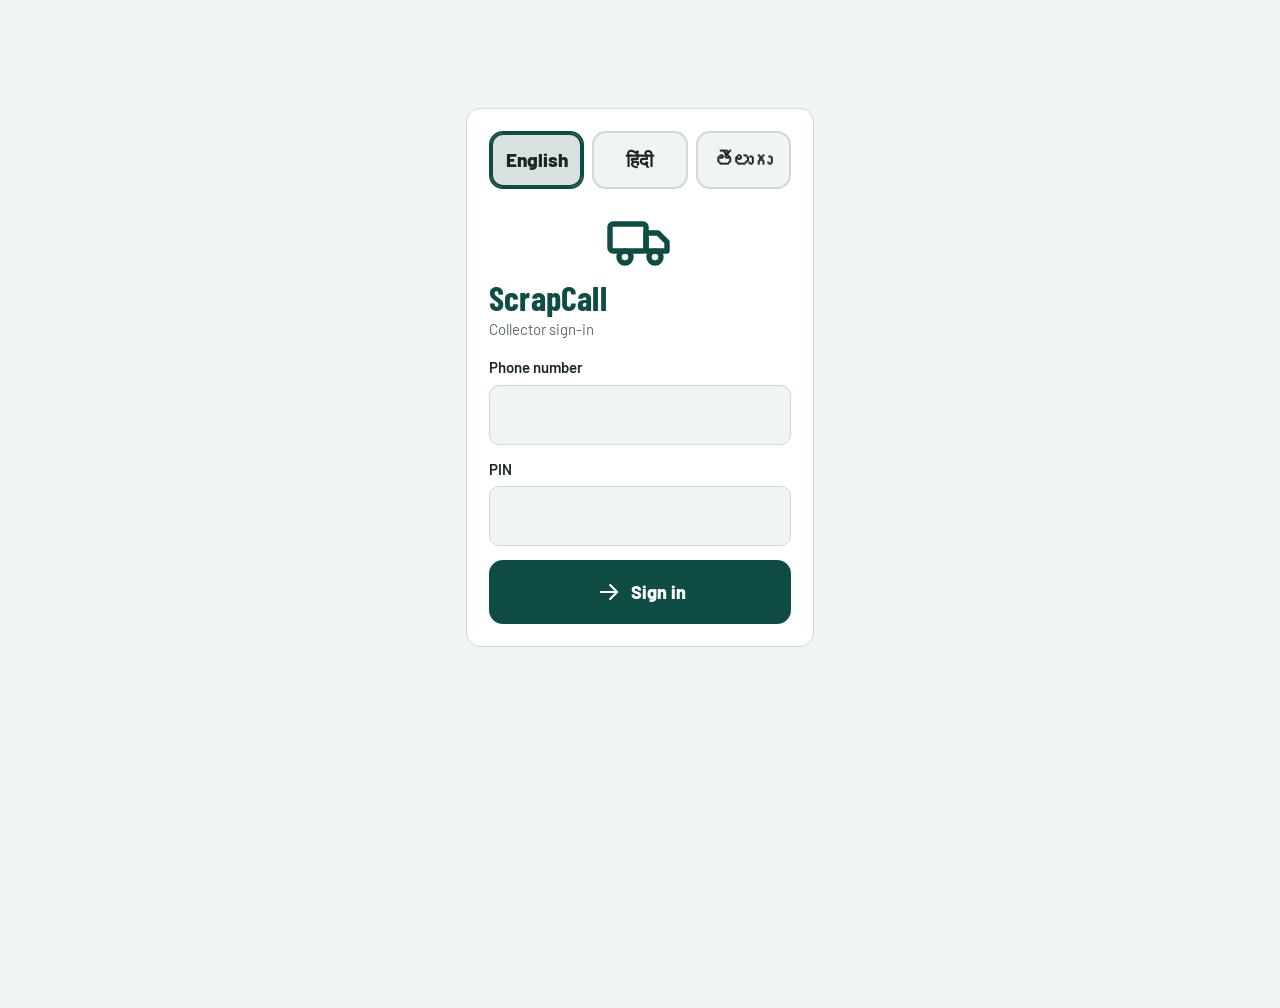
==== commit 7f8ff8b7: "Collector: Hindi and Telugu, read aloud, big tick/cross, morning/afternoon/evening pictures" ====
--- a/collector.html
+++ b/collector.html
@@ -57,15 +57,7 @@
 .radio label:has(input:checked){border-color:var(--brand);background:color-mix(in srgb,var(--brand) 14%,var(--surface))}
 .radio label:has(input:focus-visible){outline:3px solid var(--hi);outline-offset:2px}
 .duty{display:flex;align-items:center;gap:12px;padding:10px 16px;background:var(--surface);border-bottom:1px solid var(--line);flex-wrap:wrap}
-.switch{display:inline-flex;align-items:center;gap:8px;cursor:pointer;font-weight:700;position:relative;min-height:44px}
-.switch input{position:absolute;opacity:0;width:1px;height:1px}
-.track{width:48px;height:28px;border-radius:14px;background:var(--line);position:relative;display:inline-block;flex:none}
-.track::after{content:"";position:absolute;top:3px;left:3px;width:22px;height:22px;border-radius:50%;background:#fff;box-shadow:0 1px 3px rgba(0,0,0,.4);transition:left .15s}
-.switch input:checked + .track{background:var(--ok)}
-.switch input:checked + .track::after{left:23px}
-.switch input:focus-visible + .track{outline:3px solid var(--hi);outline-offset:2px}
 #dutyNote{font-size:14px;flex:1;min-width:200px}
-@media (prefers-reduced-motion:reduce){.track::after{transition:none}}
 .routecard{display:flex;gap:12px;align-items:center;justify-content:space-between;flex-wrap:wrap;background:var(--surface);border:1px solid var(--brand);border-radius:14px;padding:14px;margin-bottom:12px}
 .routecard>div{flex:1;min-width:200px}
 .routecard .primary{min-height:46px;flex:none}
@@ -75,7 +67,6 @@
 .thumb{width:72px;height:72px;border-radius:10px;object-fit:cover;border:1px solid var(--line)}
 .thumbwrap{position:relative}
 .thumbwrap button{position:absolute;top:-6px;right:-6px;width:26px;height:26px;border-radius:50%;border:none;background:var(--ink);color:var(--surface);cursor:pointer;font-size:15px;line-height:1}
-.add-photo{width:84px;height:72px;border:1.5px dashed var(--muted);border-radius:10px;background:transparent;cursor:pointer;color:var(--muted);font-size:13px;font-weight:700}
 .rcrow{display:grid;grid-template-columns:1fr auto 84px 66px;gap:8px;align-items:center;padding:9px 0;border-bottom:1px solid var(--line)}
 .rcrow:last-child{border-bottom:none}
 .rcname small{display:block;color:var(--muted);font-size:12px;font-weight:400}
@@ -84,8 +75,6 @@
 .rcrow input{min-height:42px;text-align:right}
 .rcamt{text-align:right;font-weight:600}
 .stepno{font-size:12.5px;color:var(--muted);font-weight:700;letter-spacing:.4px;text-transform:uppercase;margin:0 0 4px}
-.bigchoice{display:flex;flex-direction:column;gap:10px;margin:14px 0}
-.bigchoice button{min-height:64px;font-size:18px}
 /* ---- picture-first look: big touch targets, one picture per thing ---- */
 .ico{display:block;flex:none}
 body{font-size:17px}
@@ -113,6 +102,7 @@
 .s-todo,.s-wait{background:#b97800}.s-way{background:#1d6fd6}.s-done{background:#17795c}.s-bad{background:#b3261e}
 .j-line{display:flex;gap:6px;align-items:flex-start;font-size:15px;margin-top:3px}
 .j-line .ico{color:var(--muted);margin-top:2px}
+.j-line .slotic{color:#d08a00}
 .iconrow{display:flex;gap:6px;flex-wrap:wrap;margin-top:8px}
 .iconrow.big .itemico{width:54px;height:54px}
 .itemico{width:40px;height:40px;border-radius:12px;background:var(--surface2);border:1px solid var(--line);display:flex;align-items:center;justify-content:center;color:var(--brand);flex:none;font-weight:800;font-size:14px}
@@ -189,25 +179,52 @@
 .issuein{display:flex;gap:10px;align-items:flex-start}
 .issuein .ico{color:var(--bad);width:32px;height:32px}
 .center{text-align:center}
+/* in-app camera: the photo is taken inside the app, so Android never closes it to open the camera app */
+.camov{position:fixed;inset:0;z-index:50;background:#000;display:flex;flex-direction:column}
+.camov video{flex:1;min-height:0;width:100%;object-fit:cover;background:#000}
+.cambar{display:flex;align-items:center;justify-content:space-around;gap:16px;padding:16px 16px calc(16px + env(safe-area-inset-bottom,0px));background:#000}
+.cambar .fb{min-width:120px}
+.shutter{width:88px;height:88px;border-radius:50%;border:6px solid #fff;background:#17795c;color:#fff;display:flex;align-items:center;justify-content:center;cursor:pointer;flex:none}
+.shutter .ico{width:40px;height:40px}
+.camwait{position:absolute;top:40%;left:0;right:0;text-align:center;color:#fff;font-weight:700}
+/* languages and reading aloud */
+.langrow{display:grid;grid-template-columns:repeat(3,1fr);gap:8px;margin:0 0 14px}
+.langbtn{min-height:58px;border-radius:14px;border:2px solid var(--line);background:var(--surface2);color:var(--ink);font-size:19px;font-weight:800;cursor:pointer;font-family:inherit}
+.langbtn[aria-pressed="true"]{border-color:var(--brand);background:color-mix(in srgb,var(--brand) 16%,var(--surface));box-shadow:inset 0 0 0 2px var(--brand)}
+.langbig{display:flex;flex-direction:column;gap:12px;margin:10px 0}
+.langbig .langbtn{min-height:76px;font-size:26px}
+.chip-btn .ico{display:inline-block;vertical-align:-4px;width:18px;height:18px}
+.sayhead{display:flex;align-items:center;justify-content:space-between;gap:10px}
+.sayhead h3{margin:0}
+.say{flex:none;width:48px;height:48px;border-radius:50%;border:2px solid var(--brand);background:var(--surface);color:var(--brand);display:flex;align-items:center;justify-content:center;cursor:pointer}
+.say .ico{width:26px;height:26px}
+@media (prefers-color-scheme: dark){.say{color:var(--hi);border-color:var(--hi)}}
+/* big full-screen answer after each action: green tick or red cross */
+.fbov{position:fixed;inset:0;z-index:60;display:flex;flex-direction:column;align-items:center;justify-content:center;gap:18px;padding:24px;background:rgba(0,0,0,.72);color:#fff;text-align:center;font-size:24px;font-weight:800}
+.fbov .disc{width:150px;height:150px;border-radius:50%;display:flex;align-items:center;justify-content:center}
+.fbov .disc .ico{width:96px;height:96px;stroke-width:2.6}
+.fbov.ok .disc{background:#17795c}.fbov.bad .disc{background:#b3261e}
+.fbov small{font-size:16px;font-weight:600;opacity:.9;max-width:340px}
 </style>
 </head>
 <body>
 
 <div class="login" id="login" hidden>
   <div class="card">
+    <div class="langrow" id="loginLangs"></div>
     <div class="loginic" data-ic="truck" data-sz="72"></div>
     <div class="logo">ScrapCall</div>
-    <p class="lede">Collector sign-in</p>
+    <p class="lede" data-t="signin_title">Collector sign-in</p>
     <div class="field">
-      <label for="lphone">Phone number</label>
+      <label for="lphone" data-t="phone">Phone number</label>
       <input type="tel" id="lphone" inputmode="tel" autocomplete="tel">
     </div>
     <div class="field">
-      <label for="lpin">PIN</label>
+      <label for="lpin" data-t="pin">PIN</label>
       <input type="password" id="lpin" inputmode="numeric" autocomplete="current-password" maxlength="6">
       <div class="err" id="loginErr" role="alert"></div>
     </div>
-    <button class="fb go block" id="loginBtn" type="button" style="width:100%"><span data-ic="next" data-sz="28"></span><span>Sign in</span></button>
+    <button class="fb go block" id="loginBtn" type="button" style="width:100%"><span data-ic="next" data-sz="28"></span><span data-t="signin">Sign in</span></button>
   </div>
 </div>
 
@@ -215,29 +232,30 @@
   <header class="top">
     <div class="logo">ScrapCall<small id="hello">Collector</small></div>
     <div class="top-actions">
-      <button class="chip-btn" id="installBtn" type="button" hidden>Install app</button>
-      <button class="chip-btn" id="signOut" type="button">Sign out</button>
+      <button class="chip-btn" id="langBtn" type="button"><span data-ic="globe" data-sz="18"></span> <span id="langName"></span></button>
+      <button class="chip-btn" id="voiceBtn" type="button"></button>
+      <button class="chip-btn" id="installBtn" type="button" hidden data-t="install">Install app</button>
+      <button class="chip-btn" id="signOut" type="button" data-t="signout">Sign out</button>
     </div>
   </header>
   <div class="conn" id="conn" role="status" aria-live="polite"><span class="dot"></span><span id="connText">Online</span><span id="qInfo" class="pill warn" style="margin-left:auto" hidden></span></div>
   <div class="duty" id="duty">
-    <!-- location sharing is switched off for now: remove "hidden" from the next line to bring back the On duty switch -->
-    <label class="dutybtn" hidden><input type="checkbox" id="dutySw"><span class="dutyic" data-ic="power" data-sz="28"></span><span class="dutytx"><b>On duty</b><small id="dutyNote">Off duty. Your location isn’t shared.</small></span></label>
-    <button class="problembtn" id="issueBtn" type="button"><span data-ic="warning" data-sz="30"></span><span>Problem</span></button>
+    <label class="dutybtn"><input type="checkbox" id="dutySw"><span class="dutyic" data-ic="power" data-sz="28"></span><span class="dutytx"><b data-t="on_duty">On duty</b><small id="dutyNote">Off duty. Your location isn’t shared.</small></span></label>
+    <button class="problembtn" id="issueBtn" type="button"><span data-ic="warning" data-sz="30"></span><span data-t="problem">Problem</span></button>
   </div>
   <div class="issuebar" id="issueBar" role="status" hidden></div>
   <div class="seg" role="tablist">
-    <button role="tab" id="tabJobs" aria-selected="true"><span data-ic="list" data-sz="32"></span><span>Jobs</span></button>
-    <button role="tab" id="tabToday" aria-selected="false"><span data-ic="today" data-sz="32"></span><span>Today</span></button>
-    <button role="tab" id="tabMap" aria-selected="false"><span data-ic="map" data-sz="32"></span><span>Map</span></button>
-    <button role="tab" id="tabRates" aria-selected="false"><span data-ic="tag" data-sz="32"></span><span>Rates</span></button>
+    <button role="tab" id="tabJobs" aria-selected="true"><span data-ic="list" data-sz="32"></span><span data-t="tab_jobs">Jobs</span></button>
+    <button role="tab" id="tabToday" aria-selected="false"><span data-ic="today" data-sz="32"></span><span data-t="tab_today">Today</span></button>
+    <button role="tab" id="tabMap" aria-selected="false"><span data-ic="map" data-sz="32"></span><span data-t="tab_map">Map</span></button>
+    <button role="tab" id="tabRates" aria-selected="false"><span data-ic="tag" data-sz="32"></span><span data-t="tab_rates">Rates</span></button>
   </div>
   <div class="content">
     <section id="v-jobs" aria-label="My jobs"></section>
     <section id="v-today" aria-label="Today" hidden></section>
     <section id="v-rates" aria-label="Rate card" hidden></section>
     <section id="v-map" aria-label="Map" hidden>
-      <div class="btnrow" style="margin-bottom:8px"><button class="fb back" id="meBtn" type="button"><span data-ic="pin" data-sz="28"></span><span>Show my location</span></button></div>
+      <div class="btnrow" style="margin-bottom:8px"><button class="fb back" id="meBtn" type="button"><span data-ic="pin" data-sz="28"></span><span data-t="my_location">Show my location</span></button></div>
       <div id="jobMap" class="map-box tall"></div>
       <p class="map-note" id="mapNote"></p>
     </section>
@@ -252,10 +270,11 @@
 <script src="route.js"></script>
 <script src="config.js"></script>
 <script src="icons.js"></script>
+<script src="lang.js"></script>
 <script src="common.js"></script>
 <script>
 (function(){
-  var $=SC.$, $$=SC.$$, esc=SC.esc;
+  var $=SC.$, $$=SC.$$, esc=SC.esc, T=SCL.t;
   var TK="scrapcall_collector_token", QK="scrapcall_collector_queue", DK="scrapcall_collector_data";
   var token=SC.load(TK,null);
   var S=SC.load(DK,{jobs:[],cash:{balance:0},rates:[],name:"",today:""});
@@ -272,24 +291,68 @@
   }
   function hydrate(root){ $$("[data-ic]",root).forEach(function(el){ el.innerHTML=ic(el.dataset.ic,+el.dataset.sz||24); }); }
   function buzz(ok){ try{ if(navigator.vibrate) navigator.vibrate(ok?35:[60,40,60]); }catch(e){} }
+  // morning / afternoon / evening as a picture and a word in the collector's language
+  function slotKey(s){ s=String(s||"").toLowerCase(); return s.indexOf("morn")===0?"morning":s.indexOf("after")===0?"afternoon":s.indexOf("even")===0?"evening":""; }
+  function slotIcon(s){ var k=slotKey(s); return k==="morning"?"sunrise":k==="afternoon"?"sun":k==="evening"?"moon":"clock"; }
+  function slotName(s){ var k=slotKey(s); return k?T("slot_"+k):String(s||"").toLowerCase(); }
+
+  /* ---------- language and voice ---------- */
+  function say(key,vars){ var s=T(key,vars); SC.toast(s); SCL.speak(s); }
+  // heading with a speaker button; the heading is also read out when the screen opens
+  function head(text){ return '<div class="sayhead"><h3>'+esc(text)+'</h3><button type="button" class="say" data-say="'+esc(text)+'" aria-label="'+esc(T("speak_again"))+'">'+ic("speaker",26)+'</button></div>'; }
+  document.addEventListener("click",function(e){ var b=e.target.closest&&e.target.closest("[data-say]"); if(b) SCL.speak(b.dataset.say,true); });
+  // full-screen green tick or red cross after an action, read out loud, for people who read little
+  function bigFeedback(ok,key,vars,sub){
+    var text=T(key,vars), ov=document.createElement("div");
+    ov.className="fbov "+(ok?"ok":"bad");
+    ov.innerHTML='<div class="disc">'+ic(ok?"check":"cross",96)+'</div><div>'+esc(text)+'</div>'+(sub?'<small>'+esc(sub)+'</small>':"");
+    ($("#dlg").open?$("#dlg"):document.body).appendChild(ov);
+    buzz(ok); SCL.speak(text);
+    var gone=false; function close(){ if(gone) return; gone=true; if(ov.parentNode) ov.parentNode.removeChild(ov); }
+    ov.addEventListener("click",close); setTimeout(close,1800);
+  }
+  function langButtons(box,onPick){
+    box.innerHTML=Object.keys(SCL.langs).map(function(k){ return '<button type="button" class="langbtn" data-lang="'+k+'" aria-pressed="'+(SCL.lang()===k)+'">'+esc(SCL.langs[k].name)+'</button>'; }).join("");
+    $$("[data-lang]",box).forEach(function(b){ b.addEventListener("click",function(){ setLang(b.dataset.lang); buzz(true); SCL.speak(SCL.langs[b.dataset.lang].name,true); if(onPick) onPick(); }); });
+  }
+  function setLang(l){ SCL.setLang(l); applyLang(); }
+  // puts every word on screen in the chosen language (English until one is chosen)
+  function applyLang(){
+    var l=SCL.lang()||"en"; document.documentElement.lang=l;
+    $$("[data-t]").forEach(function(el){ el.textContent=T(el.dataset.t); });
+    $("#langName").textContent=SCL.langs[l]?SCL.langs[l].name:"";
+    $$("#loginLangs [data-lang]").forEach(function(b){ b.setAttribute("aria-pressed",b.dataset.lang===l?"true":"false"); });
+    paintVoice(); dutyNote(T(dutyOn?(lastSent?"duty_sharing":"duty_finding"):"duty_off_note"));
+    $("#connText").textContent=T(navigator.onLine===false?"offline":"online");
+    if(!$("#app").hidden){ $("#hello").textContent=T("hello",{n:S.name||""})+" · v23"; render(); rcKey=""; ensureRates(true); if(tab==="map") renderMap(false); }
+  }
+  function chooseLang(){
+    SC.dialog(T("choose_lang"),'<div class="langbig" id="bigLangs"></div>',null);
+    langButtons($("#bigLangs"),function(){ setTimeout(SC.closeDialog,350); });
+  }
+  function paintVoice(){ var on=SCL.voiceOn(); $("#voiceBtn").innerHTML=ic(on?"speaker":"mute",18); $("#voiceBtn").setAttribute("aria-label",T(on?"voice_on":"voice_off")); }
+  $("#langBtn").addEventListener("click",chooseLang);
+  $("#voiceBtn").addEventListener("click",function(){ SCL.setVoice(!SCL.voiceOn()); paintVoice(); if(SCL.voiceOn()) SCL.speak(T("voice_on")); });
+
   // a row of big picture buttons for choosing one reason; a hidden <select> keeps the chosen value
   function tileHtml(list,id){
     return '<div class="tiles" id="'+id+'" role="group">'+list.map(function(r,i){
-      return '<button type="button" class="tile" data-v="'+r[0]+'" aria-pressed="'+(i===0)+'">'+ic(r[2],40)+'<span>'+esc(r[1])+'</span></button>';
+      return '<button type="button" class="tile" data-v="'+r[0]+'" aria-pressed="'+(i===0)+'">'+ic(r[2],40)+'<span>'+esc(T(r[1]))+'</span></button>';
     }).join("")+'</div>';
   }
   function bindTiles(id,selId){
     var box=$("#"+id), sel=$("#"+selId);
     function paint(){ $$(".tile",box).forEach(function(t){ t.setAttribute("aria-pressed",t.dataset.v===sel.value?"true":"false"); }); }
-    $$(".tile",box).forEach(function(t){ t.addEventListener("click",function(){ sel.value=t.dataset.v; paint(); buzz(true); }); });
+    $$(".tile",box).forEach(function(t){ t.addEventListener("click",function(){ sel.value=t.dataset.v; paint(); buzz(true); SCL.speak($("span",t).textContent); }); });
     sel.addEventListener("change",paint); paint();
   }
   // "Is this right?" with a big green tick and a big red cross, shown before anything is saved or sent
   function check(title,heading,rowsHtml,yesFn,noFn){
-    var body='<h3>'+heading+'</h3>'+rowsHtml+
-      '<div class="yesno"><button type="button" class="btn-no" id="cfNo">'+ic("cross",48)+'<span>No</span></button>'+
-      '<button type="button" class="btn-yes" id="cfYes">'+ic("check",48)+'<span>Yes</span></button></div>';
+    var body=head(heading)+rowsHtml+
+      '<div class="yesno"><button type="button" class="btn-no" id="cfNo">'+ic("cross",48)+'<span>'+esc(T("no"))+'</span></button>'+
+      '<button type="button" class="btn-yes" id="cfYes">'+ic("check",48)+'<span>'+esc(T("yes"))+'</span></button></div>';
     SC.dialog(title,body,null);
+    SCL.speak(heading);
     $("#cfYes").addEventListener("click",function(){ buzz(true); yesFn(); });
     $("#cfNo").addEventListener("click",function(){ buzz(false); noFn(); });
   }
@@ -311,8 +374,9 @@
   function signedOut(msg){ token=null; SC.drop(TK); clearInterval(timer); if(typeof stopDuty==="function") stopDuty(); showLogin(msg); }
   function start(){
     $("#login").hidden=true; $("#app").hidden=false;
-    $("#hello").textContent="Hello, "+(S.name||"collector");
-    render(); processQueue().then(refresh); resumeDuty();
+    $("#hello").textContent=T("hello",{n:S.name||""})+" · v23";   // app version, to check a phone has the latest
+    render(); processQueue().then(refresh); resumeDuty(); resumePickup();
+    if(!SCL.chosen()) chooseLang();
     clearInterval(timer); timer=setInterval(function(){ if(!document.hidden) processQueue().then(refresh); },60000);
   }
 
@@ -329,10 +393,10 @@
         if(S.name&&S.name!==res.name){ S={jobs:[],cash:{balance:0},rates:[],name:"",today:""}; queue=[]; SC.save(QK,queue); }
         S.name=res.name; SC.save(DK,S); start();
       } else $("#loginErr").textContent=(res&&res.error)||"Couldn’t sign in.";
-    }).catch(function(e){ b.disabled=false; $("#loginErr").textContent=SC.API_URL?"Couldn’t reach the server. You need a connection to sign in the first time.":e.message; });
+    }).catch(function(e){ b.disabled=false; $("#loginErr").textContent=SC.API_URL?T("login_noconn"):e.message; });
   }
   $("#signOut").addEventListener("click",function(){
-    if(queue.length&&!confirm("You have "+queue.length+" saved update(s) that haven’t been sent. Sign out anyway? They will be lost.")) return;
+    if(queue.length&&!confirm(T("signout_q",{n:queue.length}))) return;
     stopDuty(); queue=[]; SC.save(QK,queue); S={jobs:[],cash:{balance:0},rates:[],name:"",today:""}; SC.save(DK,S); signedOut("");
   });
 
@@ -345,7 +409,7 @@
       applyQueue(); SC.save(DK,S); render();
     }).catch(function(){});
   }
-  SC.watchConnection(function(on){ if(on&&token) processQueue().then(refresh); });
+  SC.watchConnection(function(on){ $("#connText").textContent=T(on?"online":"offline"); if(on&&token) processQueue().then(refresh); });
 
   /* ---------- offline queue: updates are saved here until they reach the office ---------- */
   function uid(){ return "a"+Date.now().toString(36)+Math.random().toString(36).slice(2,7); }
@@ -355,6 +419,7 @@
   function applyQueue(){
     queue.forEach(function(a){
       if(a.type==="issue"){ S.unavailable={reason:a.label,pending:true}; return; }
+      if(a.type==="available"){ S.unavailable=null; return; }
       var j=S.jobs.filter(function(x){return x.code===a.code;})[0]; if(!j) return;
       if(a.type==="photos"){ // counted once per queued action, even if applyQueue runs again
         j._ph=j._ph||{};
@@ -372,11 +437,11 @@
     if(!SC.save(QK,queue)){
       // the phone's storage is full: keep the update, drop the photos
       if(a.photos&&a.photos.length){
-        if(a.type==="photos"){ queue.pop(); SC.toast("There isn’t enough space on this phone to keep those photos until you have signal. Try again when you are online."); return false; }
+        if(a.type==="photos"){ queue.pop(); say("no_room_photos"); return false; }
         a.photos=[]; a.photosDropped=true;
       }
-      if(!SC.save(QK,queue)){ queue.pop(); SC.toast("There isn’t enough space on this phone to save that."); return false; }
-      if(a.photosDropped) SC.toast("The photos were too big to keep without signal, so the update was saved without them.");
+      if(!SC.save(QK,queue)){ queue.pop(); say("no_room"); return false; }
+      if(a.photosDropped) say("photos_dropped");
     }
     applyQueue(); SC.save(DK,S); render(); processQueue().then(refresh);
     return a.photosDropped?"dropped":true;   // "dropped" = saved, but without its photos (the warning is already on screen)
@@ -387,9 +452,9 @@
     function next(){
       if(!queue.length){ syncing=false; return Promise.resolve(); }
       var a=queue[0];
-      var req=a.type==="nocollect"?call("c_nocollect",{code:a.code,reason:a.reason,note:a.note,photos:a.photos||[]}):a.type==="issue"?call("c_issue",{reason:a.reason,note:a.note}):a.type==="photos"?call("c_photos",{id:a.id,code:a.code,photos:a.photos}):a.type==="status"?call("c_status",{code:a.code,status:a.status}):call("c_complete",{code:a.code,items:a.items,method:a.method,note:a.note,photos:a.photos||[]});
+      var req=a.type==="available"?call("c_available",{}):a.type==="nocollect"?call("c_nocollect",{code:a.code,reason:a.reason,note:a.note,photos:a.photos||[]}):a.type==="issue"?call("c_issue",{reason:a.reason,note:a.note}):a.type==="photos"?call("c_photos",{id:a.id,code:a.code,photos:a.photos}):a.type==="status"?call("c_status",{code:a.code,status:a.status}):call("c_complete",{code:a.code,items:a.items,method:a.method,note:a.note,photos:a.photos||[]});
       return req.then(function(res){
-        if(!(res&&res.ok)) SC.toast((a.code||"Problem report")+": "+((res&&res.error)||"couldn’t be saved"));
+        if(!(res&&res.ok)) SC.toast((a.code||T("problem"))+": "+((res&&res.error)||"couldn’t be saved"));
         queue.shift(); SC.save(QK,queue); return next();
       }).catch(function(){ syncing=false; render(); });   // no connection or signed out: keep the queue
     }
@@ -452,43 +517,43 @@
     if(!n||!plan||!window.SCRoute) return "";
     var l=plan.legs.filter(function(x){ return x.id===j.code; })[0];
     if(!l||l.first) return "";
-    return '<div class="j-sub"><b>'+esc(SCRoute.fmt(l.km,l.min,l.road))+'</b> '+(n===1&&plan.start?"from where you are":"from the previous stop")+'</div>';
+    return '<div class="j-sub"><b>'+esc(SCRoute.fmt(l.km,l.min,l.road))+'</b> '+esc(T(n===1&&plan.start?"from_here":"from_prev"))+'</div>';
   }
   function routeCard(){
     if(!plan||!plan.order.length||!window.SCRoute) return "";
     var stops=plan.order.map(function(x){ return {lat:x.lat,lng:x.lng}; });
-    return '<div class="routecard"><div><b>Your route: '+plan.order.length+' stop'+(plan.order.length===1?"":"s")+' · '+esc(SCRoute.fmt(plan.km,plan.min,plan.live))+'</b>'+
-      '<div class="hint">Stops are in the order that saves driving. Pickups with an agreed time stay in time order. '+(plan.live?"Road distances, no live traffic.":"Estimated until you are online.")+'</div></div>'+
-      '<a class="primary" href="'+esc(SCRoute.navLink(stops))+'" target="_blank" rel="noopener">Navigate all stops</a></div>';
-  }
+    return '<div class="routecard"><div><b>'+esc(T("route_t",{n:plan.order.length}))+' · '+esc(SCRoute.fmt(plan.km,plan.min,plan.live))+'</b>'+
+      '<div class="hint">'+esc(T("route_hint"))+'</div></div>'+
+      '<a class="primary" href="'+esc(SCRoute.navLink(stops))+'" target="_blank" rel="noopener">'+esc(T("nav_all"))+'</a></div>';
+  }
+  function whenText(j){ return j.confirmed?T("at_time",{t:j.confirmed}):T("wants",{d:SC.day(j.day),s:slotName(j.slot)}); }
   function jobCard(j,n){
-    var when=j.confirmed?("At "+j.confirmed):("Wants "+SC.day(j.day)+", "+(j.slot||"").toLowerCase());
     var cls=j.pending?"wait":j.status==="On the way"?"way":j.status==="Completed"?"done":j.status==="Not collected"?"bad":"todo";
     var icon=cls==="wait"?"upload":cls==="way"?"truck":cls==="done"?"check":cls==="bad"?"cross":"list";
-    var tag=j.pending?'<span class="pill warn">Waiting to send</span>':(j.status==="On the way"?'<span class="pill live">On the way</span>':j.status==="Completed"?'<span class="pill ok">Completed</span>':j.status==="Not collected"?'<span class="pill bad">Not collected</span>':'<span class="pill warn">To do</span>');
+    var tag='<span class="pill '+(cls==="way"?"live":cls==="done"?"ok":cls==="bad"?"bad":"warn")+'">'+esc(T("pill_"+cls))+'</span>';
     return '<button class="job" data-code="'+esc(j.code)+'"><div class="jobrow"><span class="sbadge s-'+cls+'">'+ic(icon,30)+'</span><div class="jobmain">'+
-      '<div class="j-top"><span class="code">'+(n?n+". ":"")+esc(j.code)+'</span>'+(n===1?'<span class="pill live">Next stop</span> ':"")+tag+'</div>'+
+      '<div class="j-top"><span class="code">'+(n?n+". ":"")+esc(j.code)+'</span>'+(n===1?'<span class="pill live">'+esc(T("next_stop"))+'</span> ':"")+tag+'</div>'+
       '<div class="j-name">'+esc(j.name)+'</div>'+
       '<div class="j-line">'+ic("pin",18)+'<span>'+esc(j.addr.slice(0,90))+'</span></div>'+
-      '<div class="j-line">'+ic("clock",18)+'<span>'+esc(when)+'</span></div>'+
+      '<div class="j-line">'+(j.confirmed?ic("clock",18):'<span class="slotic">'+ic(slotIcon(j.slot),18)+'</span>')+'<span>'+esc(whenText(j))+'</span></div>'+
       '<div class="iconrow">'+itemIcons(j.types)+'</div>'+
       '<div class="j-sub">'+esc(j.types)+' — '+esc(j.qty)+'</div>'+legLine(j,n)+
-      (j.status==="Completed"?'<div class="j-sub"><b>'+SC.qty(j.kg,j.pieces)+'</b> · '+SC.money(j.paid)+' ('+esc(j.method)+')</div>':
-       (j.phoneOk?"":'<div class="j-tags"><span class="pill warn">Office hasn’t confirmed this phone yet</span></div>'))+'</div></div></button>';
+      (j.status==="Completed"?'<div class="j-sub"><b>'+SC.qty(j.kg,j.pieces)+'</b> · '+SC.money(j.paid)+' ('+esc(T(j.method==="Digital"?"digital":"cash"))+')</div>':
+       (j.phoneOk?"":'<div class="j-tags"><span class="pill warn">'+esc(T("phone_unconf"))+'</span></div>'))+'</div></div></button>';
   }
   function render(){
-    var q=$("#qInfo"); q.hidden=!queue.length; q.textContent=queue.length+" waiting to send";
+    var q=$("#qInfo"); q.hidden=!queue.length; q.textContent=T("waiting_n",{n:queue.length});
     var jobs=orderedJobs();
-    $("#v-jobs").innerHTML=jobs.length?routeCard()+jobs.map(function(j,i){ return jobCard(j,validPin(j)&&plan&&plan.order.length?i+1:0); }).join(""):'<div class="empty"><b>No jobs right now</b>When the office gives you a pickup, it shows up here.</div>';
+    $("#v-jobs").innerHTML=jobs.length?routeCard()+jobs.map(function(j,i){ return jobCard(j,validPin(j)&&plan&&plan.order.length?i+1:0); }).join(""):'<div class="empty"><b>'+esc(T("no_jobs_t"))+'</b>'+esc(T("no_jobs"))+'</div>';
     var done=S.jobs.filter(function(j){return j.status==="Completed";});
     var missed=S.jobs.filter(function(j){return j.status==="Not collected";});
     var kg=done.reduce(function(s,j){return s+j.kg;},0), paid=done.reduce(function(s,j){return s+j.paid;},0), pcs=done.reduce(function(s,j){return s+(j.pieces||0);},0);
     var bal=SC.num((S.cash.balance||0)-pendingCash());
     $("#v-today").innerHTML=
-      '<div class="cashcard">'+ic("cash",38)+'<div class="n">'+SC.money(bal)+'</div><div class="l">Cash you should be holding (cash from the office, minus cash paid to customers)</div></div>'+
-      '<div class="stats"><div class="stat">'+ic("check",28)+'<div class="n">'+done.length+'</div><div class="l">pickups done</div></div><div class="stat">'+ic("scale",28)+'<div class="n">'+SC.num(kg)+'</div><div class="l">kg weighed'+(pcs?" · "+pcs+" pcs":"")+'</div></div><div class="stat">'+ic("cash",28)+'<div class="n">'+SC.money(paid)+'</div><div class="l">paid out</div></div></div>'+
-      (done.length?'<h2>Done today</h2>'+done.map(function(j){ return jobCard(j); }).join(""):'<div class="empty"><b>Nothing completed yet today</b>Finished pickups appear here.</div>')+
-      (missed.length?'<h2>Could not collect</h2>'+missed.map(function(j){ return jobCard(j); }).join(""):"");
+      '<div class="cashcard">'+ic("cash",38)+'<div class="n">'+SC.money(bal)+'</div><div class="l">'+esc(T("cash_hold"))+'</div></div>'+
+      '<div class="stats"><div class="stat">'+ic("check",28)+'<div class="n">'+done.length+'</div><div class="l">'+esc(T("picks_done"))+'</div></div><div class="stat">'+ic("scale",28)+'<div class="n">'+SC.num(kg)+'</div><div class="l">'+esc(T("kg_weighed"))+(pcs?" · "+pcs+" "+esc(T("pcs")):"")+'</div></div><div class="stat">'+ic("cash",28)+'<div class="n">'+SC.money(paid)+'</div><div class="l">'+esc(T("paid_out"))+'</div></div></div>'+
+      (done.length?'<h2>'+esc(T("done_today"))+'</h2>'+done.map(function(j){ return jobCard(j); }).join(""):'<div class="empty"><b>'+esc(T("none_done_t"))+'</b>'+esc(T("none_done"))+'</div>')+
+      (missed.length?'<h2>'+esc(T("could_not"))+'</h2>'+missed.map(function(j){ return jobCard(j); }).join(""):"");
     $$("#app .job").forEach(function(b){ b.addEventListener("click",function(){ openJob(b.dataset.code); }); });
     if(tab==="map") renderMap(false);
     renderIssue();
@@ -497,37 +562,76 @@
   }
 
   /* ---------- camera: photos are shrunk on the phone so they save and send quickly ---------- */
+  // Big camera photos (50 MP and more) can run a phone out of memory if read in full, so the photo is decoded
+  // straight to a smaller size where the phone allows it, and never copied into memory as text first
   function shrink(file){
+    function paint(src,w,h){
+      var k=Math.min(1,960/Math.max(w,h)), c=document.createElement("canvas");
+      c.width=Math.round(w*k); c.height=Math.round(h*k);
+      c.getContext("2d").drawImage(src,0,0,c.width,c.height);
+      return c.toDataURL("image/jpeg",.65);
+    }
     return new Promise(function(res){
-      var r=new FileReader();
-      r.onload=function(){
-        var img=new Image();
-        img.onload=function(){
-          var k=Math.min(1,960/Math.max(img.width,img.height)), c=document.createElement("canvas");
-          c.width=Math.round(img.width*k); c.height=Math.round(img.height*k);
-          c.getContext("2d").drawImage(img,0,0,c.width,c.height);
-          res(c.toDataURL("image/jpeg",.65));
-        };
-        img.onerror=function(){ res(null); };
-        img.src=r.result;
-      };
-      r.onerror=function(){ res(null); };
-      r.readAsDataURL(file);
-    });
+      function viaImage(){
+        var url=URL.createObjectURL(file), img=new Image();
+        img.onload=function(){ var d=null; try{ d=paint(img,img.naturalWidth,img.naturalHeight); }catch(e){} URL.revokeObjectURL(url); res(d); };
+        img.onerror=function(){ URL.revokeObjectURL(url); res(null); };
+        img.src=url;
+      }
+      if(!window.createImageBitmap) return viaImage();
+      createImageBitmap(file,{resizeWidth:960,resizeQuality:"medium"}).then(function(bm){
+        var d=null; try{ d=paint(bm,bm.width,bm.height); }catch(e){} if(bm.close) bm.close();
+        if(d) res(d); else viaImage();
+      }).catch(viaImage);
+    });
+  }
+  // The camera inside the app. Opening the phone's camera app makes Android close this app on many phones,
+  // and the photo is lost; here the photo is taken from a live camera view instead. Returns false if the
+  // phone can't do this (then the phone's camera app is used).
+  function openCamera(onShot){
+    if(!(navigator.mediaDevices&&navigator.mediaDevices.getUserMedia)) return false;
+    var host=$("#dlg").open?$("#dlg"):document.body, stream=null;
+    var ov=document.createElement("div"); ov.className="camov";
+    ov.innerHTML='<video playsinline autoplay muted></video><p class="camwait">'+esc(T("opening_cam"))+'</p>'+
+      '<div class="cambar"><button type="button" class="fb back" data-x>'+ic("cross",28)+'<span>'+esc(T("cancel"))+'</span></button>'+
+      '<button type="button" class="shutter" data-shot aria-label="'+esc(T("take_photo"))+'">'+ic("camera",40)+'</button></div>';
+    host.appendChild(ov);
+    var v=$("video",ov);
+    function stop(){ if(stream) stream.getTracks().forEach(function(t){ t.stop(); }); stream=null; if(ov.parentNode) ov.parentNode.removeChild(ov); }
+    $("[data-x]",ov).addEventListener("click",function(){ buzz(false); stop(); });
+    navigator.mediaDevices.getUserMedia({audio:false,video:{facingMode:{ideal:"environment"},width:{ideal:1920},height:{ideal:1080}}})
+      .then(function(s){ stream=s; v.srcObject=s; var p=v.play(); if(p&&p.catch) p.catch(function(){}); $(".camwait",ov).hidden=true; })
+      .catch(function(){ stop(); say("cam_denied"); });
+    $("[data-shot]",ov).addEventListener("click",function(){
+      if(!v.videoWidth) return;
+      var k=Math.min(1,960/Math.max(v.videoWidth,v.videoHeight)), c=document.createElement("canvas");
+      c.width=Math.round(v.videoWidth*k); c.height=Math.round(v.videoHeight*k);
+      c.getContext("2d").drawImage(v,0,0,c.width,c.height);
+      var d=c.toDataURL("image/jpeg",.7);
+      buzz(true); stop(); onShot(d);
+    });
+    return true;
   }
   // Fills `box` with the photos in `arr` and "Take photo" / "From gallery" buttons (up to `max` photos)
   function mountPhotos(box,arr,max,onChange){
     function draw(){
       box.innerHTML=arr.map(function(p,i){ return '<div class="thumbwrap"><img class="thumb" alt="Photo '+(i+1)+'" src="'+p+'"><button type="button" aria-label="Remove photo '+(i+1)+'" data-rm="'+i+'">×</button></div>'; }).join("")+
-        (arr.length<max?'<button type="button" class="photobtn big" data-cam>'+ic("camera",46)+'<span>Take photo</span></button><button type="button" class="photobtn small" data-gal>'+ic("gallery",32)+'<span>Gallery</span></button>':"")+
+        (arr.length<max?'<button type="button" class="photobtn big" data-cam>'+ic("camera",46)+'<span>'+esc(T("take_photo"))+'</span></button><button type="button" class="photobtn small" data-gal>'+ic("gallery",32)+'<span>'+esc(T("gallery"))+'</span></button>':"")+
         '<input type="file" accept="image/*" capture="environment" hidden data-fc><input type="file" accept="image/*" multiple hidden data-fg>';
       $$("[data-rm]",box).forEach(function(b){ b.addEventListener("click",function(){ arr.splice(+b.dataset.rm,1); draw(); onChange(); }); });
       var fc=$("[data-fc]",box), fg=$("[data-fg]",box), cam=$("[data-cam]",box), gal=$("[data-gal]",box);
-      if(cam) cam.addEventListener("click",function(){ fc.click(); });
+      if(cam) cam.addEventListener("click",function(){
+        var ok=openCamera(function(d){ if(arr.length<max) arr.push(d); draw(); onChange(); });
+        if(!ok) fc.click();   // no camera view possible on this phone: use the phone's camera app
+      });
       if(gal) gal.addEventListener("click",function(){ fg.click(); });
       [fc,fg].forEach(function(inp){ inp.addEventListener("change",function(){
         var files=Array.prototype.slice.call(inp.files||[]).slice(0,max-arr.length);
-        Promise.all(files.map(shrink)).then(function(list){ list.forEach(function(d){ if(d&&arr.length<max) arr.push(d); }); draw(); onChange(); });
+        Promise.all(files.map(shrink)).then(function(list){
+          var bad=0; list.forEach(function(d){ if(!d) bad++; else if(arr.length<max) arr.push(d); });
+          draw(); onChange();
+          if(bad) say("photo_bad");
+        });
       }); });
     }
     draw();
@@ -543,15 +647,16 @@
   }
   function drawRates(){
     var box=$("#v-rates");
-    if(!S.rates||!S.rates.length){ box.innerHTML='<div class="empty"><b>No rate card saved yet</b>Connect to the internet once. The prices are then saved on this phone.</div>'; return; }
+    if(!S.rates||!S.rates.length){ box.innerHTML='<div class="empty"><b>'+esc(T("rc_none_t"))+'</b>'+esc(T("rc_none"))+'</div>'; return; }
     var when=S.ratesAt?new Date(S.ratesAt).toLocaleString(undefined,{day:"numeric",month:"short",hour:"2-digit",minute:"2-digit"}):"";
-    box.innerHTML='<h2>Rate card</h2><p class="hint" id="rcNote"></p><p class="hint">Weighed items are priced per kg. Counted items (marked per piece) are priced by how many there are, with no weighing.</p><div class="card">'+S.rates.map(function(r,i){
-      return '<div class="rcrow"><span class="itemico">'+itemIcon(r.name,30)+'</span><div class="rcname"><b>'+esc(r.name)+'</b><small>'+esc(r.note||"")+'</small></div><div class="rcprice">'+SC.money(r.rate)+'<small>'+ic(r.unit==="piece"?"count":"scale",12)+' per '+(r.unit==="piece"?"piece":"kg")+'</small></div><div class="rcinput">'+
-        '<input type="number" inputmode="'+(r.unit==="piece"?"numeric":"decimal")+'" min="0" step="'+(r.unit==="piece"?"1":"0.01")+'" placeholder="'+(r.unit==="piece"?"qty":"kg")+'" aria-label="'+(r.unit==="piece"?"number of ":"kg of ")+esc(r.name)+'" data-rc="'+i+'"><div class="rcamt" data-rcamt="'+i+'">0.00</div></div></div>';
-    }).join("")+'</div><div class="total"><span>Quote total</span><span><span id="rcKg">0</span> kg · <span id="rcPcs">0</span> pcs · <span id="rcAmt">0.00</span></span></div>'+
-      '<div class="btnrow"><button class="secondary" id="rcClear" type="button">Clear</button></div>'+
-      '<p class="hint">A quick calculator for quoting at the door. The price that counts is saved when you complete the pickup.</p>';
-    $("#rcNote").textContent=navigator.onLine===false?"Saved on this phone"+(when?" on "+when:"")+". Prices may have changed since.":"Price per kg, set by the office"+(when?". Updated "+when:"")+".";
+    box.innerHTML='<h2>'+esc(T("rc_title"))+'</h2><p class="hint" id="rcNote"></p><div class="card">'+S.rates.map(function(r,i){
+      var piece=r.unit==="piece";
+      return '<div class="rcrow"><span class="itemico">'+itemIcon(r.name,30)+'</span><div class="rcname"><b>'+esc(r.name)+'</b><small>'+esc(r.note||"")+'</small></div><div class="rcprice">'+SC.money(r.rate)+'<small>'+ic(piece?"count":"scale",12)+' '+esc(T(piece?"per_piece":"per_kg"))+'</small></div><div class="rcinput">'+
+        '<input type="number" inputmode="'+(piece?"numeric":"decimal")+'" min="0" step="'+(piece?"1":"0.01")+'" placeholder="'+esc(T(piece?"how_many":"kg"))+'" aria-label="'+esc(r.name)+'" data-rc="'+i+'"><div class="rcamt" data-rcamt="'+i+'">0.00</div></div></div>';
+    }).join("")+'</div><div class="total"><span>'+esc(T("rc_quote"))+'</span><span><span id="rcKg">0</span> '+esc(T("kg"))+' · <span id="rcPcs">0</span> '+esc(T("pcs"))+' · <span id="rcAmt">0.00</span></span></div>'+
+      '<div class="btnrow"><button class="secondary" id="rcClear" type="button">'+esc(T("rc_clear"))+'</button></div>'+
+      '<p class="hint">'+esc(T("rc_hint"))+'</p>';
+    $("#rcNote").textContent=(navigator.onLine===false?T("rc_offline"):T("rc_online"))+(when?" "+when:"");
     function calcRc(){
       var kg=0,pcs=0,amt=0;
       $$("#v-rates input[data-rc]").forEach(function(i){
@@ -566,30 +671,43 @@
   }
 
   /* ---------- tell the office about a problem (vehicle broke down, unwell, ...) ---------- */
-  var ISSUES=[["vehicle","Vehicle broke down","breakdown"],["unwell","Not well or an emergency","unwell"],["area","Can’t reach the area","roadblock"],["other","Other problem","other"]];
+  var ISSUES=[["vehicle","is_vehicle","breakdown"],["unwell","is_unwell","unwell"],["area","is_area","roadblock"],["other","is_other","other"]];
   function renderIssue(){
     var b=$("#issueBar"), u=S.unavailable;
     b.hidden=!u;
     if(!u){ $("#issueBtn").hidden=false; return; }
     $("#issueBtn").hidden=true;
-    b.innerHTML='<div class="issuein">'+ic("warning",32)+'<div><b>'+(u.pending?"Saved. It will be sent to the office when you’re online.":"The office knows.")+'</b>'+esc(u.reason)+
-      (u.pending?"":'<div class="hint">They will contact you and move your pickups to other collectors if needed. You’ll be marked available again when the office clears this.</div>')+'</div></div>';
+    b.innerHTML='<div class="issuein">'+ic("warning",32)+'<div><b>'+esc(T(u.pending?"saved_pending":"office_knows"))+'</b>'+esc(u.reason)+
+      (u.pending?"":'<div class="hint">'+esc(T("office_contact"))+'</div>')+'</div></div>'+
+      '<button type="button" class="fb yes" id="fineBtn">'+ic("check",28)+'<span>'+esc(T("fine_again"))+'</span></button>';
+    $("#fineBtn").addEventListener("click",function(){
+      check(T("back_to_work"),T("q_fine"),
+        '<div class="cf-row"><span class="itemico">'+ic("check",32)+'</span><div class="cf-main"><b>'+esc(T("fine_info"))+'</b></div></div>',
+        function(){
+          enqueue({id:uid(),type:"available"});
+          SC.closeDialog();
+          bigFeedback(true,navigator.onLine===false?"fb_offline":"fb_back");
+        },
+        function(){ SC.closeDialog(); });
+    });
   }
   function openProblem(pre){
-    var body='<p class="detail">The office is told straight away. Choose what happened.</p>'+tileHtml(ISSUES,"iTiles")+
-      '<select id="iWhy" hidden>'+ISSUES.map(function(i){ return '<option value="'+i[0]+'">'+esc(i[1])+'</option>'; }).join("")+'</select>'+
-      '<div class="field"><label for="iNote">Details <span class="hint">Optional. Where are you? How long?</span></label><textarea id="iNote"></textarea></div>';
-    SC.dialog("Tell the office",body,'<button class="fb no" id="iSend" type="button">'+ic("upload",28)+'<span>Send to the office</span></button>');
+    var body='<p class="detail">'+esc(T("problem_choose"))+'</p>'+tileHtml(ISSUES,"iTiles")+
+      '<select id="iWhy" hidden>'+ISSUES.map(function(i){ return '<option value="'+i[0]+'">'+esc(T(i[1]))+'</option>'; }).join("")+'</select>'+
+      '<div class="field"><label for="iNote">'+esc(T("problem_det"))+'</label><textarea id="iNote"></textarea></div>';
+    SC.dialog(T("tell_office"),body,'<button class="fb no" id="iSend" type="button">'+ic("upload",28)+'<span>'+esc(T("send_office"))+'</span></button>');
+    SCL.speak(T("problem_choose"));
     bindTiles("iTiles","iWhy");
     if(pre){ $("#iWhy").value=pre.why; $("#iWhy").dispatchEvent(new Event("change")); $("#iNote").value=pre.note; }
     $("#iSend").addEventListener("click",function(){
       var why=$("#iWhy").value, note=$("#iNote").value, row=ISSUES.filter(function(i){return i[0]===why;})[0];
-      var label=row[1]+(note.trim()?": "+note.trim():"");
-      check("Tell the office","Tell the office?",'<div class="cf-row"><span class="itemico bad">'+ic(row[2],32)+'</span><div class="cf-main"><b>'+esc(label)+'</b></div></div>',
+      var shown=T(row[1])+(note.trim()?": "+note.trim():"");
+      var label=["Vehicle broke down","Not well or an emergency","Can’t reach the area","Other problem"][ISSUES.indexOf(row)]+(note.trim()?": "+note.trim():"");   // the office reads English
+      check(T("tell_office"),T("q_tell"),'<div class="cf-row"><span class="itemico bad">'+ic(row[2],32)+'</span><div class="cf-main"><b>'+esc(shown)+'</b></div></div>',
         function(){
           enqueue({id:uid(),type:"issue",reason:why,note:note,label:label});
           SC.closeDialog();
-          SC.toast(navigator.onLine===false?"Saved on this phone. It will be sent when you’re online.":"The office has been told.");
+          bigFeedback(true,navigator.onLine===false?"fb_offline":"fb_told");
         },
         function(){ openProblem({why:why,note:note}); });
     });
@@ -613,12 +731,12 @@
   function sendPos(force){
     if(!dutyOn||!lastPos||!token||navigator.onLine===false) return Promise.resolve();
     return call("c_ping",{lat:lastPos.lat,lng:lastPos.lng,acc:lastPos.acc,duty:true}).then(function(res){
-      if(res&&res.ok){ lastSent={lat:lastPos.lat,lng:lastPos.lng,at:Date.now()}; dutyNote("On duty. The office can see where you are."); }
+      if(res&&res.ok){ lastSent={lat:lastPos.lat,lng:lastPos.lng,at:Date.now()}; dutyNote(T("duty_sharing")); }
     }).catch(function(){});
   }
   function onPos(p){
     var acc=Math.round(p.coords.accuracy||0);
-    if(acc>1500) { dutyNote("On duty, but your location is not accurate yet. Move to an open area."); return; }
+    if(acc>1500) { dutyNote(T("duty_inexact")); return; }
     lastPos={lat:Math.round(p.coords.latitude*1e6)/1e6,lng:Math.round(p.coords.longitude*1e6)/1e6,acc:acc,at:Date.now()};
     if(cmap&&window.SCMap&&tab==="map"){
       if(mePin) mePin.setLatLng([lastPos.lat,lastPos.lng]); else { mePin=L.marker([lastPos.lat,lastPos.lng],{icon:SCMap.pinIcon("","p-me")}); mePin.addTo(cmap); }
@@ -628,20 +746,26 @@
     if(!lastSent||(Date.now()-lastSent.at>30000&&kmBetween(lastSent,lastPos)>0.1)) sendPos();
   }
   function onPosErr(e){
-    if(e&&e.code===1){ stopDuty(); SC.toast("Location is blocked for this app. Allow location in your browser settings, then switch On duty again."); }
-    else dutyNote("On duty, but your location can’t be found yet. Move to an open area.");
-  }
-  function startDuty(){
-    if(!navigator.geolocation){ $("#dutySw").checked=false; SC.toast("This phone can’t share its location."); return; }
-    if(!SC.load(CONSENT_K,false)){
-      if(!confirm("While you are On duty, the app shares your location with the office so they can send you pickups near you.\n\nSharing stops when you switch off duty or sign out. Keep the app open on screen: it can’t share your location when it is closed or the phone is locked.\n\nSwitch on duty?")){ $("#dutySw").checked=false; return; }
-      SC.save(CONSENT_K,true);
-    }
-    dutyOn=true; SC.save(DUTY_K,true); SC.drop(OFF_K); lastSent=null;
-    dutyNote("On duty. Finding your location…");
+    if(e&&e.code===1){ stopDuty(); say("loc_blocked"); }
+    else dutyNote(T("duty_notfound"));
+  }
+  function beginDuty(){
+    dutyOn=true; $("#dutySw").checked=true; SC.save(DUTY_K,true); SC.drop(OFF_K); lastSent=null;
+    dutyNote(T("duty_finding"));
     watchId=navigator.geolocation.watchPosition(onPos,onPosErr,{enableHighAccuracy:true,maximumAge:30000,timeout:30000});
     clearInterval(sendTimer); sendTimer=setInterval(function(){ sendPos(); },120000);
     requestWake();
+  }
+  function startDuty(){
+    if(!navigator.geolocation){ $("#dutySw").checked=false; say("no_loc"); return; }
+    if(SC.load(CONSENT_K,false)) return beginDuty();
+    // first time: a picture yes/no about sharing the location, read out loud
+    $("#dutySw").checked=false;
+    check(T("on_duty"),T("duty_q"),
+      '<div class="cf-row"><span class="itemico">'+ic("pin",32)+'</span><div class="cf-main"><b>'+esc(T("duty_why"))+'</b></div></div>'+
+      '<div class="cf-row"><span class="itemico">'+ic("power",30)+'</span><div class="cf-main">'+esc(T("duty_when"))+'</div></div>',
+      function(){ SC.save(CONSENT_K,true); SC.closeDialog(); beginDuty(); },
+      function(){ SC.closeDialog(); });
   }
   function pingOff(){
     if(!token) return;
@@ -653,25 +777,25 @@
     if(watchId!==null&&navigator.geolocation) navigator.geolocation.clearWatch(watchId);
     watchId=null; clearInterval(sendTimer); lastPos=null; lastSent=null;
     if(wake){ try{wake.release();}catch(e){} wake=null; }
-    dutyNote("Off duty. Your location isn’t shared.");
+    dutyNote(T("duty_off_note"));
     if(was||SC.load(OFF_K,false)) pingOff();
   }
   $("#dutySw").addEventListener("change",function(){ if(this.checked) startDuty(); else stopDuty(); });
   window.addEventListener("online",function(){
     if(dutyOn) sendPos(); else if(SC.load(OFF_K,false)) pingOff();
   });
-  function resumeDuty(){ if(SC.load(DUTY_K,false)){ $("#dutySw").checked=true; startDuty(); } }
+  function resumeDuty(){ if(SC.load(DUTY_K,false)&&SC.load(CONSENT_K,false)&&navigator.geolocation) beginDuty(); }
 
   /* ---------- map of today's stops ---------- */
   var cmap=null, clayer=null, mePin=null, jmap=null;
   function renderMap(refit){
     var box=$("#jobMap"), jobs=orderedJobs();
     var nopin=jobs.filter(function(j){ return !validPin(j); }).length;
-    $("#mapNote").textContent=!jobs.length?"No open jobs to show.":"Numbers show the best order for your stops. The blue line is the road route. Tap a pin for directions."+(nopin?" "+nopin+" job"+(nopin===1?" has":"s have")+" no pin: open the job to get directions from the address.":"");
+    $("#mapNote").textContent=!jobs.length?T("map_none"):T("map_hint")+(nopin?" "+T("map_nopin",{n:nopin}):"");
     $("#meBtn").hidden=!mapOk();
     if(!mapOk()){
       if(cmap){ try{cmap.remove();}catch(e){} cmap=null; mePin=null; }
-      if(window.SCMap) SCMap.offNote(box,"The map needs an internet connection. Your job list still works, and each job has a Directions button.");
+      if(window.SCMap) SCMap.offNote(box,T("map_offline"));
       return;
     }
     if(!cmap){ cmap=SCMap.create(box,{}); clayer=L.layerGroup().addTo(cmap); refit=true; }
@@ -680,7 +804,7 @@
     jobs.forEach(function(j,i){
       if(!validPin(j)) return;
       var m=L.marker([j.lat,j.lng],{icon:SCMap.pinIcon(String(i+1),j.status==="On the way"?"p-way":"p-assigned")}).addTo(clayer);
-      m.bindPopup('<b>'+(i+1)+'. '+esc(j.name)+'</b><br>'+esc(j.addr.slice(0,80))+'<br><a href="'+esc(dirHref(j))+'" target="_blank" rel="noopener">Directions</a><br><button data-open>Open job</button>');
+      m.bindPopup('<b>'+(i+1)+'. '+esc(j.name)+'</b><br>'+esc(j.addr.slice(0,80))+'<br><a href="'+esc(dirHref(j))+'" target="_blank" rel="noopener">'+esc(T("directions"))+'</a><br><button data-open>'+esc(T("open_job"))+'</button>');
       m.on("popupopen",function(e){ var b=e.popup.getElement().querySelector("[data-open]"); if(b) b.onclick=function(){ openJob(j.code); }; });
       pts.push([j.lat,j.lng]);
     });
@@ -706,7 +830,7 @@
       mePin.addTo(cmap);
       var pts=openJobs().filter(validPin).map(function(j){ return [j.lat,j.lng]; }); pts.push([p.lat,p.lng]);
       cmap.fitBounds(pts,{padding:[40,40],maxZoom:16});
-    }).catch(function(){ SC.toast("Couldn’t get your location. Allow location access in your browser settings."); });
+    }).catch(function(){ say("my_loc_err"); });
   });
   $("#dlg").addEventListener("close",function(){ if(jmap){ try{jmap.remove();}catch(e){} jmap=null; } });
 
@@ -715,30 +839,30 @@
   function openJob(code){
     var j=findJob(code); if(!j) return;
     var wa=SC.waHref(j.phone);
-    var photos=(j.photos||[]).map(function(u,i){ var l=SC.safeLink(u); return l?'<a href="'+esc(l)+'" target="_blank" rel="noopener">Photo '+(i+1)+'</a>':""; }).join("");
+    var photos=(j.photos||[]).map(function(u,i){ var l=SC.safeLink(u); return l?'<a href="'+esc(l)+'" target="_blank" rel="noopener">'+esc(T("photos"))+' '+(i+1)+'</a>':""; }).join("");
     var tiles='<div class="tiles">'+
-      '<a class="tile call" href="'+esc(SC.telHref(j.phone))+'">'+ic("phone",40)+'<span>Call</span></a>'+
-      (wa?'<a class="tile" href="'+esc(wa)+'" target="_blank" rel="noopener">'+ic("chat",40)+'<span>WhatsApp</span></a>':"")+
-      (j.alt?'<a class="tile call" href="'+esc(SC.telHref(j.alt))+'">'+ic("phone",40)+'<span>Call other number</span></a>':"")+
-      '<a class="tile" href="'+esc(dirHref(j))+'" target="_blank" rel="noopener">'+ic("navigate",40)+'<span>Directions</span></a>'+
-      '<a class="tile" href="'+esc(viewHref(j))+'" target="_blank" rel="noopener">'+ic("map",40)+'<span>View on map</span></a></div>';
+      '<a class="tile call" href="'+esc(SC.telHref(j.phone))+'">'+ic("phone",40)+'<span>'+esc(T("call"))+'</span></a>'+
+      (wa?'<a class="tile" href="'+esc(wa)+'" target="_blank" rel="noopener">'+ic("chat",40)+'<span>'+esc(T("whatsapp"))+'</span></a>':"")+
+      (j.alt?'<a class="tile call" href="'+esc(SC.telHref(j.alt))+'">'+ic("phone",40)+'<span>'+esc(T("call_other"))+'</span></a>':"")+
+      '<a class="tile" href="'+esc(dirHref(j))+'" target="_blank" rel="noopener">'+ic("navigate",40)+'<span>'+esc(T("directions"))+'</span></a>'+
+      '<a class="tile" href="'+esc(viewHref(j))+'" target="_blank" rel="noopener">'+ic("map",40)+'<span>'+esc(T("view_map"))+'</span></a></div>';
     var body=
       '<p class="j-name">'+esc(j.name)+'</p>'+tiles+
-      '<div class="j-line">'+ic("pin",20)+'<span><b>Address:</b> '+esc(j.addr)+'</span></div>'+
+      '<div class="j-line">'+ic("pin",20)+'<span><b>'+esc(T("address"))+':</b> '+esc(j.addr)+'</span></div>'+
       (validPin(j)&&mapOk()?'<div id="jMap" class="map-box small"></div>':"")+
-      '<div class="j-line">'+ic("clock",20)+'<span><b>When:</b> '+esc(j.confirmed?j.confirmed:SC.day(j.day)+", "+(j.slot||"").toLowerCase()+" (not confirmed)")+'</span></div>'+
+      '<div class="j-line">'+(j.confirmed?ic("clock",20):'<span class="slotic">'+ic(slotIcon(j.slot),20)+'</span>')+'<span><b>'+esc(T("when"))+':</b> '+esc(j.confirmed?j.confirmed:SC.day(j.day)+", "+slotName(j.slot)+" "+T("not_confirmed"))+'</span></div>'+
       '<div class="iconrow big">'+itemIcons(j.types)+'</div>'+
-      '<p class="detail"><b>Scrap:</b> '+esc(j.types)+' — '+esc(j.qty)+'</p>'+
-      (j.notes?'<p class="detail"><b>Customer notes:</b> '+esc(j.notes)+'</p>':"")+
+      '<p class="detail"><b>'+esc(T("scrap"))+':</b> '+esc(j.types)+' — '+esc(j.qty)+'</p>'+
+      (j.notes?'<p class="detail"><b>'+esc(T("cust_notes"))+':</b> '+esc(j.notes)+'</p>':"")+
       (photos?'<div class="photos detail">'+photos+'</div>':"")+
-      (j.phoneOk?"":'<p class="detail"><b>The office hasn’t confirmed this customer’s phone number yet.</b></p>')+
-      (j.status==="Completed"?'<div class="sec">Collected</div><p class="detail"><b>'+SC.qty(j.kg,j.pieces)+'</b> · '+SC.money(j.paid)+' ('+esc(j.method)+')'+(j.pending?" · waiting to send":"")+'</p><p class="detail" style="white-space:pre-line">'+esc(j.details)+'</p>':"")+
-      (j.status==="Not collected"?'<div class="sec">Not collected</div><p class="detail">The office has been told and will decide what happens next.</p>':"")+
-      (j.status==="Completed"?'<div class="sec secic">'+ic("camera",22)+' Photos</div><p class="detail">'+(j.donePhotoCount?j.donePhotoCount+" saved"+(j.photosPending||j.pending?" (some waiting to send)":""):"No photos yet")+'. You can add a photo of the scrap, the receipt or the handover.</p><div class="photos" id="aPhotos"></div>':"");
+      (j.phoneOk?"":'<p class="detail"><b>'+esc(T("phone_unconf"))+'</b></p>')+
+      (j.status==="Completed"?'<div class="sec">'+esc(T("collected"))+'</div><p class="detail"><b>'+SC.qty(j.kg,j.pieces)+'</b> · '+SC.money(j.paid)+' ('+esc(T(j.method==="Digital"?"digital":"cash"))+')'+(j.pending?" · "+esc(T("wait_send")):"")+'</p><p class="detail" style="white-space:pre-line">'+esc(j.details)+'</p>':"")+
+      (j.status==="Not collected"?'<div class="sec">'+esc(T("pill_bad"))+'</div><p class="detail">'+esc(T("nc_told"))+'</p>':"")+
+      (j.status==="Completed"?'<div class="sec secic">'+ic("camera",22)+' '+esc(T("photos"))+'</div><p class="detail">'+esc(j.donePhotoCount?T("photos_saved",{n:j.donePhotoCount})+(j.photosPending||j.pending?" "+T("some_waiting"):""):T("no_photos_yet"))+'. '+esc(T("add_photo_hint"))+'</p><div class="photos" id="aPhotos"></div>':"");
     var foot="";
-    if(j.status==="Completed"&&(j.donePhotoCount||0)<8) foot+='<button class="fb go" id="aSave" type="button" disabled>'+ic("upload",28)+'<span>Save photos</span></button>';
-    if(j.status==="Assigned") foot+='<button class="fb way" id="jWay" type="button">'+ic("truck",30)+'<span>I’m on the way</span></button>';
-    if(j.status==="Assigned"||j.status==="On the way") foot+='<button class="fb yes" id="jDone" type="button">'+ic("paper",30)+'<span>Collect the scrap</span></button>';
+    if(j.status==="Completed"&&(j.donePhotoCount||0)<8) foot+='<button class="fb go" id="aSave" type="button" disabled>'+ic("upload",28)+'<span>'+esc(T("save_photos"))+'</span></button>';
+    if(j.status==="Assigned") foot+='<button class="fb way" id="jWay" type="button">'+ic("truck",30)+'<span>'+esc(T("on_my_way"))+'</span></button>';
+    if(j.status==="Assigned"||j.status==="On the way") foot+='<button class="fb yes" id="jDone" type="button">'+ic("paper",30)+'<span>'+esc(T("collect"))+'</span></button>';
     SC.dialog(j.code,body,foot||null);
     if(validPin(j)&&mapOk()){
       jmap=SCMap.create($("#jMap"),{center:{lat:j.lat,lng:j.lng,zoom:16}});
@@ -750,23 +874,23 @@
     if(j.status==="Completed"&&$("#aPhotos")){
       var apics=[], room=Math.max(0,Math.min(4,8-(j.donePhotoCount||0)));
       if(room>0) mountPhotos($("#aPhotos"),apics,room,function(){ var b=$("#aSave"); if(b) b.disabled=!apics.length; });
-      else $("#aPhotos").innerHTML='<span class="hint">This pickup already has 8 photos.</span>';
+      else $("#aPhotos").innerHTML='<span class="hint">'+esc(T("eight_photos"))+'</span>';
       var ab=$("#aSave"); if(ab) ab.addEventListener("click",function(){
         if(!apics.length) return;
         var sent2=enqueue({id:uid(),type:"photos",code:j.code,photos:apics.slice()});
         if(sent2===false) return;
-        SC.closeDialog(); if(sent2!=="dropped") SC.toast(navigator.onLine===false?"Saved on this phone. It will be sent when you’re online.":"Photos saved.");
+        SC.closeDialog(); if(sent2!=="dropped") bigFeedback(true,navigator.onLine===false?"fb_offline":"fb_photos");
       });
     }
     var w=$("#jWay"); if(w) w.addEventListener("click",function(){
-      enqueue({id:uid(),type:"status",code:j.code,status:"On the way"}); buzz(true); SC.closeDialog();
-      SC.toast(navigator.onLine===false?"Saved. It will be sent when you’re online.":"Marked as on the way.");
+      enqueue({id:uid(),type:"status",code:j.code,status:"On the way"}); SC.closeDialog();
+      bigFeedback(true,navigator.onLine===false?"fb_offline":"fb_way");
     });
     var d=$("#jDone"); if(d) d.addEventListener("click",function(){ completeForm(j); });
   }
 
   /* ---------- at the pickup: 1) is the scrap there?  2) photo  3) weigh and pay ---------- */
-  var NOCOL=[["absent","Customer not there","absent"],["nothing","No scrap at the address","empty"],["address","Wrong or unreachable address","wrongplace"],["refused","Customer cancelled or refused","refused"],["other","Other reason","other"]];
+  var NOCOL=[["absent","nc_absent","absent"],["nothing","nc_nothing","empty"],["address","nc_address","wrongplace"],["refused","nc_refused","refused"],["other","nc_other","other"]];
   function stepBar(n){
     var names=["eye","camera","scale"], out='<div class="stepbar" aria-hidden="true">';
     names.forEach(function(name,i){
@@ -776,55 +900,89 @@
     return out+'</div>';
   }
   function completeForm(j){
-    if(!S.rates.length){ SC.toast("The price list isn’t saved on this phone yet. Connect to the internet once."); return; }
-    stepScrap(j,{pics:[],noPhoto:false,vals:{},method:"Cash",note:""});
-  }
-  function finish(sent,msgOnline){
+    if(!S.rates.length){ say("no_rates"); return; }
+    stepScrap(j,{pics:[],npics:[],noPhoto:false,vals:{},method:"Cash",note:""});
+  }
+  // The pickup in progress is kept on the phone at every step. Phones often close the browser page while the
+  // camera is open; when the app opens again the collector carries on where they were, photos included.
+  var PK="scrapcall_collector_pickup", keptAt="";
+  function keepPickup(j,st,step){
+    keptAt=step;
+    var p={code:j.code,step:step,pics:st.pics,npics:st.npics||[],noPhoto:st.noPhoto,vals:st.vals,method:st.method,note:st.note,at:Date.now()};
+    if(!SC.save(PK,p)){ p.pics=[]; p.npics=[]; SC.save(PK,p); }   // no room for the photos: keep the rest
+  }
+  function dropPickup(){ keptAt=""; SC.drop(PK); }
+  // During a pickup the pop-up only closes with its × button or when the pickup is saved. On Android the back
+  // action (which leaving the camera can trigger) closes pop-ups: block it, and if the phone closes it anyway,
+  // open it again straight away with everything still in it, so the photo that is arriving lands in it.
+  var pickOnPurpose=false;
+  $("#dlg").addEventListener("click",function(e){ if(e.target.closest(".dlg-x")) pickOnPurpose=true; });
+  $("#dlg").addEventListener("cancel",function(e){ if(keptAt) e.preventDefault(); });
+  $("#dlg").addEventListener("close",function(){
+    var d=this;
+    if(keptAt&&!pickOnPurpose){ setTimeout(function(){ if(!d.open) d.showModal(); },0); return; }
+    pickOnPurpose=false; dropPickup();
+  });
+  function resumePickup(){
+    var p=SC.load(PK,null); if(!p) return;
+    var j=findJob(p.code);
+    if(!j||(j.status!=="Assigned"&&j.status!=="On the way")||Date.now()-(p.at||0)>3*3600*1000){ dropPickup(); return; }
+    var st={pics:p.pics||[],npics:p.npics||[],noPhoto:!!p.noPhoto,vals:p.vals||{},method:p.method||"Cash",note:p.note||""};
+    if(p.step==="weigh") stepWeigh(j,st); else if(p.step==="nothing") stepNothing(j,st); else stepPhoto(j,st);
+    say("kept",{c:j.code});
+  }
+  function finish(sent,okKey){
     if(sent===false) return false;
+    dropPickup();
     SC.closeDialog();
-    if(sent!=="dropped") SC.toast(navigator.onLine===false?"Saved on this phone. It will be sent when you’re online.":msgOnline);
+    if(sent!=="dropped") bigFeedback(true,navigator.onLine===false?"fb_offline":okKey);
     setTab("today"); return true;
   }
 
   // Step 1: is the scrap actually there?
   function stepScrap(j,st){
-    var body=stepBar(1)+'<p class="stepno">Step 1 of 3</p><h3>Is the scrap there?</h3>'+
+    var body=stepBar(1)+'<p class="stepno">'+esc(T("step",{n:1}))+'</p>'+head(T("q_there"))+
       '<div class="iconrow big">'+itemIcons(j.types)+'</div>'+
-      '<p class="detail">The customer listed: <b>'+esc(j.types)+'</b> — '+esc(j.qty)+'</p>'+
-      '<div class="yesno"><button class="btn-no" id="s1No" type="button">'+ic("cross",48)+'<span>No</span><small>Nothing to collect</small></button>'+
-      '<button class="btn-yes" id="s1Yes" type="button">'+ic("check",48)+'<span>Yes</span><small>The scrap is here</small></button></div>';
-    SC.dialog("Pickup "+j.code,body,null);
+      '<p class="detail">'+esc(T("cust_listed"))+': <b>'+esc(j.types)+'</b> — '+esc(j.qty)+'</p>'+
+      '<div class="yesno"><button class="btn-no" id="s1No" type="button">'+ic("cross",48)+'<span>'+esc(T("no"))+'</span><small>'+esc(T("no_nothing"))+'</small></button>'+
+      '<button class="btn-yes" id="s1Yes" type="button">'+ic("check",48)+'<span>'+esc(T("yes"))+'</span><small>'+esc(T("yes_here"))+'</small></button></div>';
+    SC.dialog(T("pickup",{c:j.code}),body,null);
+    SCL.speak(T("q_there"));
     $("#s1Yes").addEventListener("click",function(){ buzz(true); stepPhoto(j,st); });
     $("#s1No").addEventListener("click",function(){ buzz(false); stepNothing(j,st); });
   }
 
   // Nothing to collect: choose why, add a photo if useful, tell the office
   function stepNothing(j,st){
-    var body='<p class="stepno">Nothing to collect</p><h3>What happened?</h3>'+tileHtml(NOCOL,"nTiles")+
-      '<select id="nWhy" hidden>'+NOCOL.map(function(r){ return '<option value="'+r[0]+'">'+esc(r[1])+'</option>'; }).join("")+'</select>'+
-      '<div class="field"><label for="nNote">Details <span class="hint">Optional</span></label><textarea id="nNote"></textarea></div>'+
-      '<div class="sec secic">'+ic("camera",22)+' Photo <span class="hint">Optional. A picture of the door or the place shows you were there.</span></div><div class="photos" id="nPhotos"></div>';
-    SC.dialog("Pickup "+j.code,body,'<button class="fb back" id="nBack" type="button">'+ic("back",28)+'<span>Back</span></button><button class="fb no" id="nSend" type="button">'+ic("upload",28)+'<span>Tell the office</span></button>');
+    var body='<p class="stepno">'+esc(T("no_nothing"))+'</p>'+head(T("what_happened"))+tileHtml(NOCOL,"nTiles")+
+      '<select id="nWhy" hidden>'+NOCOL.map(function(r){ return '<option value="'+r[0]+'">'+esc(T(r[1]))+'</option>'; }).join("")+'</select>'+
+      '<div class="field"><label for="nNote">'+esc(T("details_opt"))+'</label><textarea id="nNote"></textarea></div>'+
+      '<div class="sec secic">'+ic("camera",22)+' <span class="hint">'+esc(T("photo_proof"))+'</span></div><div class="photos" id="nPhotos"></div>';
+    SC.dialog(T("pickup",{c:j.code}),body,'<button class="fb back" id="nBack" type="button">'+ic("back",28)+'<span>'+esc(T("back"))+'</span></button><button class="fb no" id="nSend" type="button">'+ic("upload",28)+'<span>'+esc(T("tell_office"))+'</span></button>');
+    SCL.speak(T("what_happened"));
     bindTiles("nTiles","nWhy");
-    var npics=[]; mountPhotos($("#nPhotos"),npics,4,function(){});
+    st.npics=st.npics||[]; var npics=st.npics;
+    mountPhotos($("#nPhotos"),npics,4,function(){ keepPickup(j,st,"nothing"); });
+    keepPickup(j,st,"nothing");
     $("#nBack").addEventListener("click",function(){ stepScrap(j,st); });
     $("#nSend").addEventListener("click",function(){
       var why=$("#nWhy").value, note=$("#nNote").value, row=NOCOL.filter(function(r){return r[0]===why;})[0];
-      check("Pickup "+j.code,"Tell the office that nothing was collected?",
-        '<div class="cf-row"><span class="itemico bad">'+ic(row[2],32)+'</span><div class="cf-main"><b>'+esc(row[1])+'</b>'+(note.trim()?esc(note.trim()):"")+'</div></div>'+
-        '<div class="cf-row"><span class="itemico">'+ic(npics.length?"camera":"nocamera",28)+'</span><div class="cf-main">'+(npics.length?npics.length+" photo"+(npics.length===1?"":"s")+" attached.":"No photo.")+'</div></div>',
-        function(){ finish(enqueue({id:uid(),type:"nocollect",code:j.code,reason:why,note:note,photos:npics.slice(),label:row[1]}),"The office has been told."); },
+      check(T("pickup",{c:j.code}),T("q_tell_nothing"),
+        '<div class="cf-row"><span class="itemico bad">'+ic(row[2],32)+'</span><div class="cf-main"><b>'+esc(T(row[1]))+'</b>'+(note.trim()?esc(note.trim()):"")+'</div></div>'+
+        '<div class="cf-row"><span class="itemico">'+ic(npics.length?"camera":"nocamera",28)+'</span><div class="cf-main">'+esc(npics.length?T("n_photos",{n:npics.length}):T("no_photo"))+'</div></div>',
+        function(){ finish(enqueue({id:uid(),type:"nocollect",code:j.code,reason:why,note:note,photos:npics.slice(),label:T(row[1])}),"fb_told"); },
         function(){ stepNothing(j,st); });
     });
   }
 
   // Step 2: photograph the scrap
   function stepPhoto(j,st){
-    var body=stepBar(2)+'<p class="stepno">Step 2 of 3</p><h3>Take a photo of the scrap</h3>'+
-      '<p class="detail">Show what you are collecting. It helps if there is a question later.</p><div class="photos" id="pPhotos"></div>'+
-      '<label class="nophoto"><input type="checkbox" id="pNo"'+(st.noPhoto?" checked":"")+'>'+ic("nocamera",30)+'<span>I can’t take a photo right now</span></label>';
-    SC.dialog("Pickup "+j.code,body,'<button class="fb back" id="pBack" type="button">'+ic("back",28)+'<span>Back</span></button><button class="fb go" id="pNext" type="button" disabled><span>Next: weigh</span>'+ic("next",28)+'</button>');
-    function gate(){ $("#pNext").disabled=!(st.pics.length||st.noPhoto); }
+    var body=stepBar(2)+'<p class="stepno">'+esc(T("step",{n:2}))+'</p>'+head(T("q_photo"))+
+      '<p class="detail">'+esc(T("photo_why"))+'</p><div class="photos" id="pPhotos"></div>'+
+      '<label class="nophoto"><input type="checkbox" id="pNo"'+(st.noPhoto?" checked":"")+'>'+ic("nocamera",30)+'<span>'+esc(T("cant_photo"))+'</span></label>';
+    SC.dialog(T("pickup",{c:j.code}),body,'<button class="fb back" id="pBack" type="button">'+ic("back",28)+'<span>'+esc(T("back"))+'</span></button><button class="fb go" id="pNext" type="button" disabled><span>'+esc(T("next_weigh"))+'</span>'+ic("next",28)+'</button>');
+    SCL.speak(T("q_photo"));
+    function gate(){ $("#pNext").disabled=!(st.pics.length||st.noPhoto); keepPickup(j,st,"photo"); }
     mountPhotos($("#pPhotos"),st.pics,4,gate);
     $("#pNo").addEventListener("change",function(){ st.noPhoto=this.checked; gate(); });
     gate();
@@ -841,22 +999,23 @@
     function row(r){
       var piece=r.unit==="piece", listed=mine.indexOf(r.name)>-1;
       return '<div class="wrow'+(listed?" mine":"")+'"><span class="itemico">'+itemIcon(r.name,30)+'</span>'+
-        '<div class="wn">'+esc(r.name)+'<small>'+ic(piece?"count":"scale",14)+' '+SC.money(r.rate)+(piece?" per piece":" per kg")+(listed?" · customer listed this":"")+'</small></div>'+
-        '<div class="wctl">'+(piece?'<button type="button" class="stepper" data-d="-1" aria-label="One less">'+ic("minus",24)+'</button>':"")+
-        '<input type="number" inputmode="'+(piece?"numeric":"decimal")+'" min="0" step="'+(piece?"1":"0.01")+'" placeholder="'+(piece?"how many":"kg")+'" aria-label="'+(piece?"number of ":"kg of ")+esc(r.name)+'" data-t="'+esc(r.name)+'" data-r="'+r.rate+'" data-u="'+(piece?"piece":"kg")+'">'+
-        (piece?'<button type="button" class="stepper" data-d="1" aria-label="One more">'+ic("plus",24)+'</button>':"")+'</div><div class="wamt">0.00</div></div>';
-    }
-    var body=stepBar(3)+'<p class="stepno">Step 3 of 3</p><h3>Weigh and count</h3>'+
-      '<p class="detail">Prices come from the office rate list. '+(st.pics.length?st.pics.length+" photo"+(st.pics.length===1?"":"s")+" attached.":"No photo attached.")+'</p>'+
-      (weighed.length?'<div class="sec secic">'+ic("scale",24)+' Weigh these <span class="hint">price per kg</span></div>'+weighed.map(row).join(""):"")+
-      (counted.length?'<div class="sec secic">'+ic("count",24)+' Count these <span class="hint">price per piece, no weighing needed</span></div>'+counted.map(row).join(""):"")+
-      '<div class="total"><span>Total</span><span><span id="tKg">0</span> kg · <span id="tPcs">0</span> pcs · <span id="tAmt">0.00</span></span></div>'+
-      '<div class="sec secic">'+ic("cash",24)+' How did you pay the customer?</div>'+
+        '<div class="wn">'+esc(r.name)+'<small>'+ic(piece?"count":"scale",14)+' '+SC.money(r.rate)+' '+esc(T(piece?"per_piece":"per_kg"))+(listed?" · "+esc(T("listed")):"")+'</small></div>'+
+        '<div class="wctl">'+(piece?'<button type="button" class="stepper" data-d="-1" aria-label="'+esc(T("one_less"))+'">'+ic("minus",24)+'</button>':"")+
+        '<input type="number" inputmode="'+(piece?"numeric":"decimal")+'" min="0" step="'+(piece?"1":"0.01")+'" placeholder="'+esc(T(piece?"how_many":"kg"))+'" aria-label="'+esc(r.name)+'" data-t="'+esc(r.name)+'" data-r="'+r.rate+'" data-u="'+(piece?"piece":"kg")+'">'+
+        (piece?'<button type="button" class="stepper" data-d="1" aria-label="'+esc(T("one_more"))+'">'+ic("plus",24)+'</button>':"")+'</div><div class="wamt">0.00</div></div>';
+    }
+    var body=stepBar(3)+'<p class="stepno">'+esc(T("step",{n:3}))+'</p>'+head(T("q_weigh"))+
+      '<p class="detail">'+esc(T("prices_office"))+' '+esc(st.pics.length?T("n_photos",{n:st.pics.length}):T("no_photo"))+'</p>'+
+      (weighed.length?'<div class="sec secic">'+ic("scale",24)+' '+esc(T("weigh_these"))+' <span class="hint">'+esc(T("per_kg"))+'</span></div>'+weighed.map(row).join(""):"")+
+      (counted.length?'<div class="sec secic">'+ic("count",24)+' '+esc(T("count_these"))+' <span class="hint">'+esc(T("per_piece"))+', '+esc(T("no_weighing"))+'</span></div>'+counted.map(row).join(""):"")+
+      '<div class="total"><span>'+esc(T("total"))+'</span><span><span id="tKg">0</span> '+esc(T("kg"))+' · <span id="tPcs">0</span> '+esc(T("pcs"))+' · <span id="tAmt">0.00</span></span></div>'+
+      '<div class="sec secic">'+ic("cash",24)+' '+esc(T("how_paid"))+'</div>'+
       '<div class="radio">'+
-      '<label class="paytile"><input type="radio" name="method" value="Cash"'+(st.method==="Cash"?" checked":"")+'><span>'+ic("cash",44)+'<b>Cash</b></span></label>'+
-      '<label class="paytile"><input type="radio" name="method" value="Digital"'+(st.method==="Digital"?" checked":"")+'><span>'+ic("digital",44)+'<b>Digital</b></span></label></div>'+
-      '<div class="field" style="margin-top:14px"><label for="jNote">Note <span class="hint">Optional</span></label><textarea id="jNote"></textarea></div>';
-    SC.dialog("Pickup "+j.code,body,'<button class="fb back" id="wBack" type="button">'+ic("back",28)+'<span>Back</span></button><button class="fb yes" id="jSave" type="button" disabled>'+ic("check",30)+'<span>Save pickup</span></button>');
+      '<label class="paytile"><input type="radio" name="method" value="Cash"'+(st.method==="Cash"?" checked":"")+'><span>'+ic("cash",44)+'<b>'+esc(T("cash"))+'</b></span></label>'+
+      '<label class="paytile"><input type="radio" name="method" value="Digital"'+(st.method==="Digital"?" checked":"")+'><span>'+ic("digital",44)+'<b>'+esc(T("digital"))+'</b></span></label></div>'+
+      '<div class="field" style="margin-top:14px"><label for="jNote">'+esc(T("note_opt"))+'</label><textarea id="jNote"></textarea></div>';
+    SC.dialog(T("pickup",{c:j.code}),body,'<button class="fb back" id="wBack" type="button">'+ic("back",28)+'<span>'+esc(T("back"))+'</span></button><button class="fb yes" id="jSave" type="button" disabled>'+ic("check",30)+'<span>'+esc(T("save_pickup"))+'</span></button>');
+    SCL.speak(T("q_weigh"));
     function calc(){
       var kg=0,pcs=0,amt=0,items=[],lines=[];
       $$("#dlg input[data-t]").forEach(function(i){
@@ -880,6 +1039,12 @@
       inp.value=v?v:""; inp.dispatchEvent(new Event("input",{bubbles:true})); buzz(true);
     }); });
     calc();
+    // remember the numbers and payment so far, in case the phone closes the page
+    function snap(){ st.vals={}; $$("#dlg input[data-t]").forEach(function(i){ st.vals[i.dataset.t]=i.value; }); var m=$("#dlg input[name=method]:checked"); if(m) st.method=m.value; st.note=$("#jNote").value; keepPickup(j,st,"weigh"); }
+    $$("#dlg input[data-t],#dlg input[name=method],#jNote").forEach(function(i){ i.addEventListener("change",snap); });
+    $$("#dlg .stepper").forEach(function(b){ b.addEventListener("click",snap); });
+    $$("#dlg input[name=method]").forEach(function(i){ i.addEventListener("change",function(){ SCL.speak(T(i.value==="Digital"?"digital":"cash")); }); });
+    snap();
     $("#wBack").addEventListener("click",function(){ stepPhoto(j,st); });
     $("#jSave").addEventListener("click",function(){
       var c=calc(); if(!c.items.length) return;
@@ -894,23 +1059,25 @@
     var method=st.method;
     var rows=c.items.map(function(it){
       var r=rateOf(it.t)||{rate:0}, piece=it.qty!=null, amt=SC.num((piece?it.qty:it.kg)*r.rate);
-      return '<div class="cf-row"><span class="itemico">'+itemIcon(it.t,30)+'</span><div class="cf-main"><b>'+esc(it.t)+'</b>'+ic(piece?"count":"scale",16)+' '+(piece?it.qty+(it.qty===1?" piece":" pieces"):it.kg+" kg")+'</div><div class="cf-amt">'+SC.money(amt)+'</div></div>';
+      return '<div class="cf-row"><span class="itemico">'+itemIcon(it.t,30)+'</span><div class="cf-main"><b>'+esc(it.t)+'</b>'+ic(piece?"count":"scale",16)+' '+(piece?it.qty+" "+esc(T("pcs")):it.kg+" "+esc(T("kg")))+'</div><div class="cf-amt">'+SC.money(amt)+'</div></div>';
     }).join("");
     var big=c.items.some(function(it){ return (it.kg||0)>=300||(it.qty||0)>=50; });
     var body=rows+
       '<div class="bignum">'+SC.money(c.amt)+'</div>'+
-      '<p class="cf-line">'+esc(SC.qty(c.kg,c.pcs))+', total '+SC.money(c.amt)+', paid by '+esc(method.toLowerCase())+'.</p>'+
-      '<div class="cf-row"><span class="itemico">'+ic(method==="Cash"?"cash":"digital",30)+'</span><div class="cf-main"><b>'+esc(method)+'</b></div></div>'+
-      '<div class="cf-row"><span class="itemico">'+ic(st.pics.length?"camera":"nocamera",28)+'</span><div class="cf-main">'+(st.pics.length?st.pics.length+" photo"+(st.pics.length===1?"":"s")+" attached.":"No photo.")+'</div></div>'+
-      (big?'<div class="cf-warn">'+ic("warning",30)+'<span>Very big number. Check it again.</span></div>':"");
-    check("Pickup "+j.code,"Save this pickup?",body,
-      function(){ finish(enqueue({id:uid(),type:"complete",code:j.code,items:c.items,method:method,note:st.note,photos:st.pics.slice(),est:{kg:c.kg,pcs:c.pcs,amt:c.amt,lines:c.lines}}),"Pickup saved."); },
+      '<div class="cf-row"><span class="itemico">'+ic(method==="Cash"?"cash":"digital",30)+'</span><div class="cf-main"><b>'+esc(T(method==="Cash"?"cash":"digital"))+'</b></div></div>'+
+      '<div class="cf-row"><span class="itemico">'+ic(st.pics.length?"camera":"nocamera",28)+'</span><div class="cf-main">'+esc(st.pics.length?T("n_photos",{n:st.pics.length}):T("no_photo"))+'</div></div>'+
+      (big?'<div class="cf-warn">'+ic("warning",30)+'<span>'+esc(T("very_big"))+'</span></div>':"");
+    check(T("pickup",{c:j.code}),T("q_save"),body,
+      function(){ finish(enqueue({id:uid(),type:"complete",code:j.code,items:c.items,method:method,note:st.note,photos:st.pics.slice(),est:{kg:c.kg,pcs:c.pcs,amt:c.amt,lines:c.lines}}),"fb_saved"); },
       function(){ stepWeigh(j,st); });
+    if(big) SCL.speak(T("q_save")+" "+T("very_big"));
   }
 
   /* ---------- go ---------- */
   SC.pwa("#installBtn");
   hydrate(document);
+  langButtons($("#loginLangs"));
+  applyLang();
   if(token) start(); else showLogin("");
 })();
 </script>
